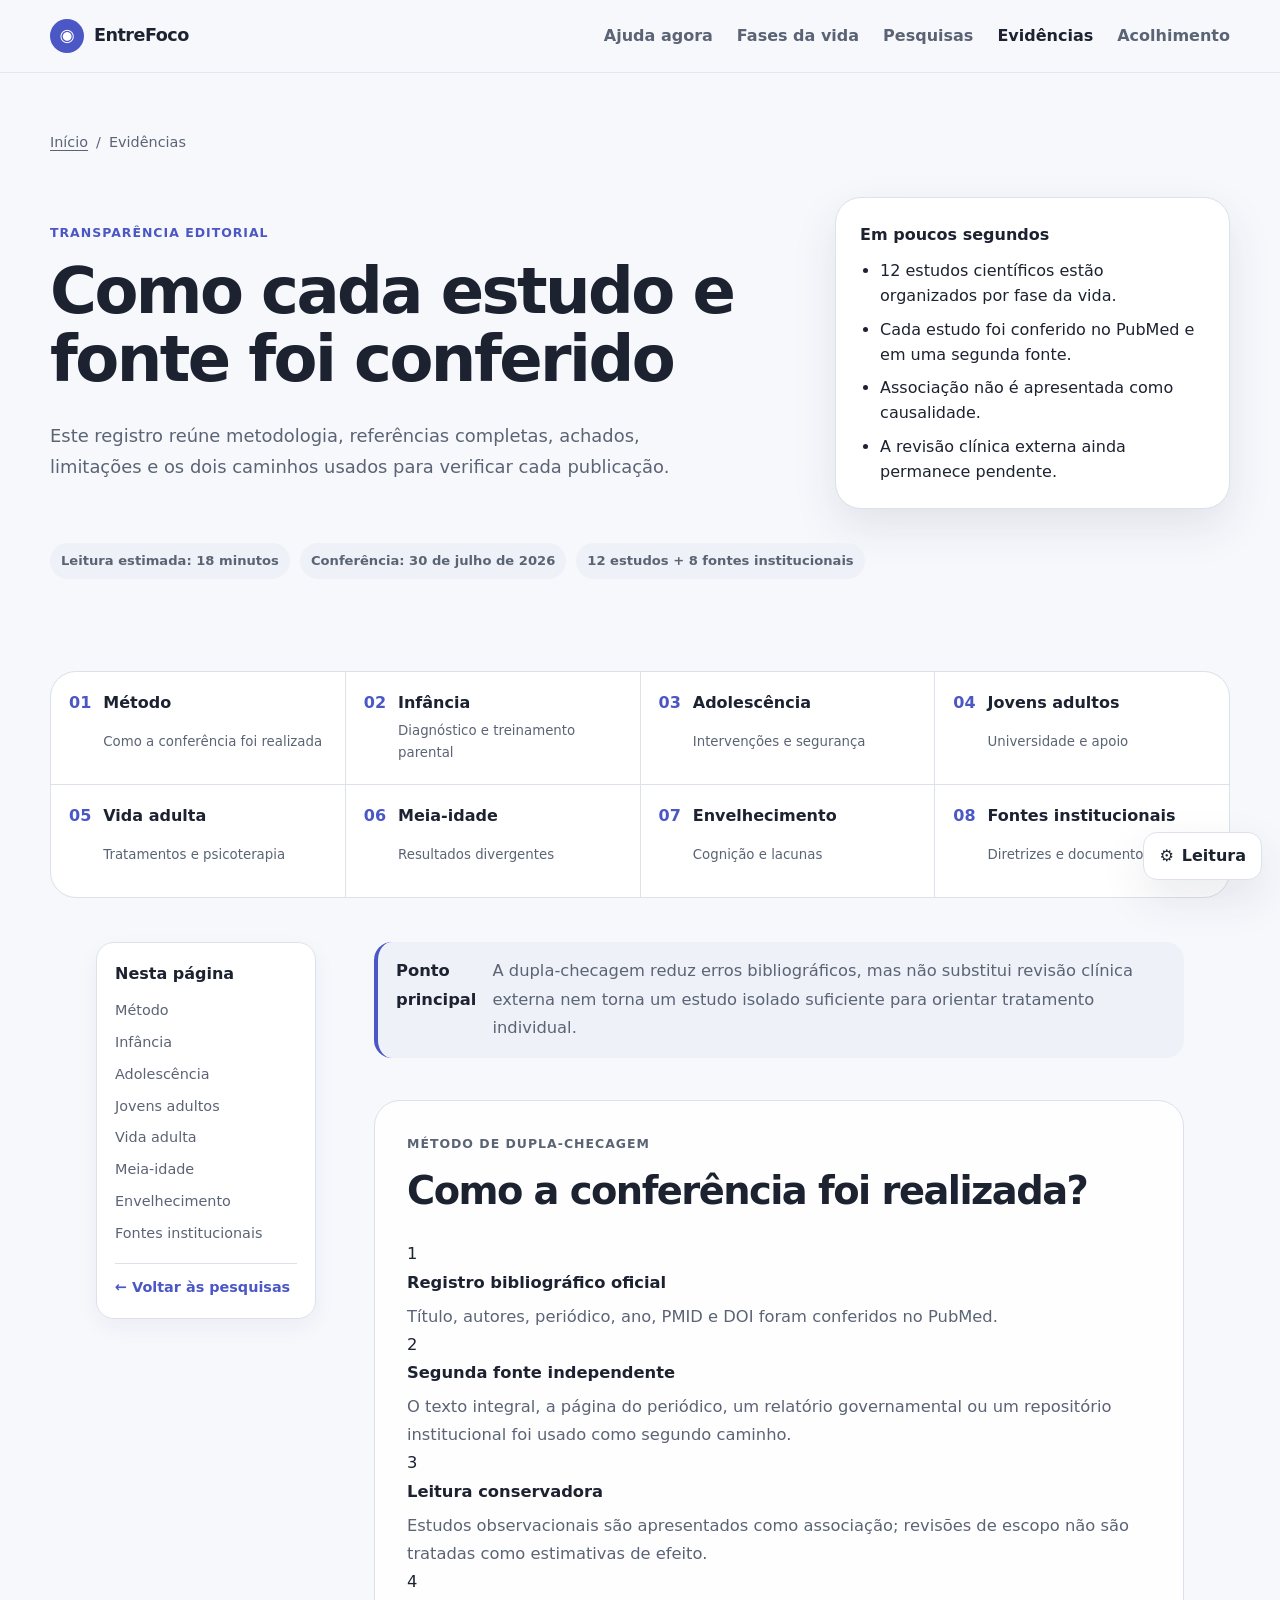
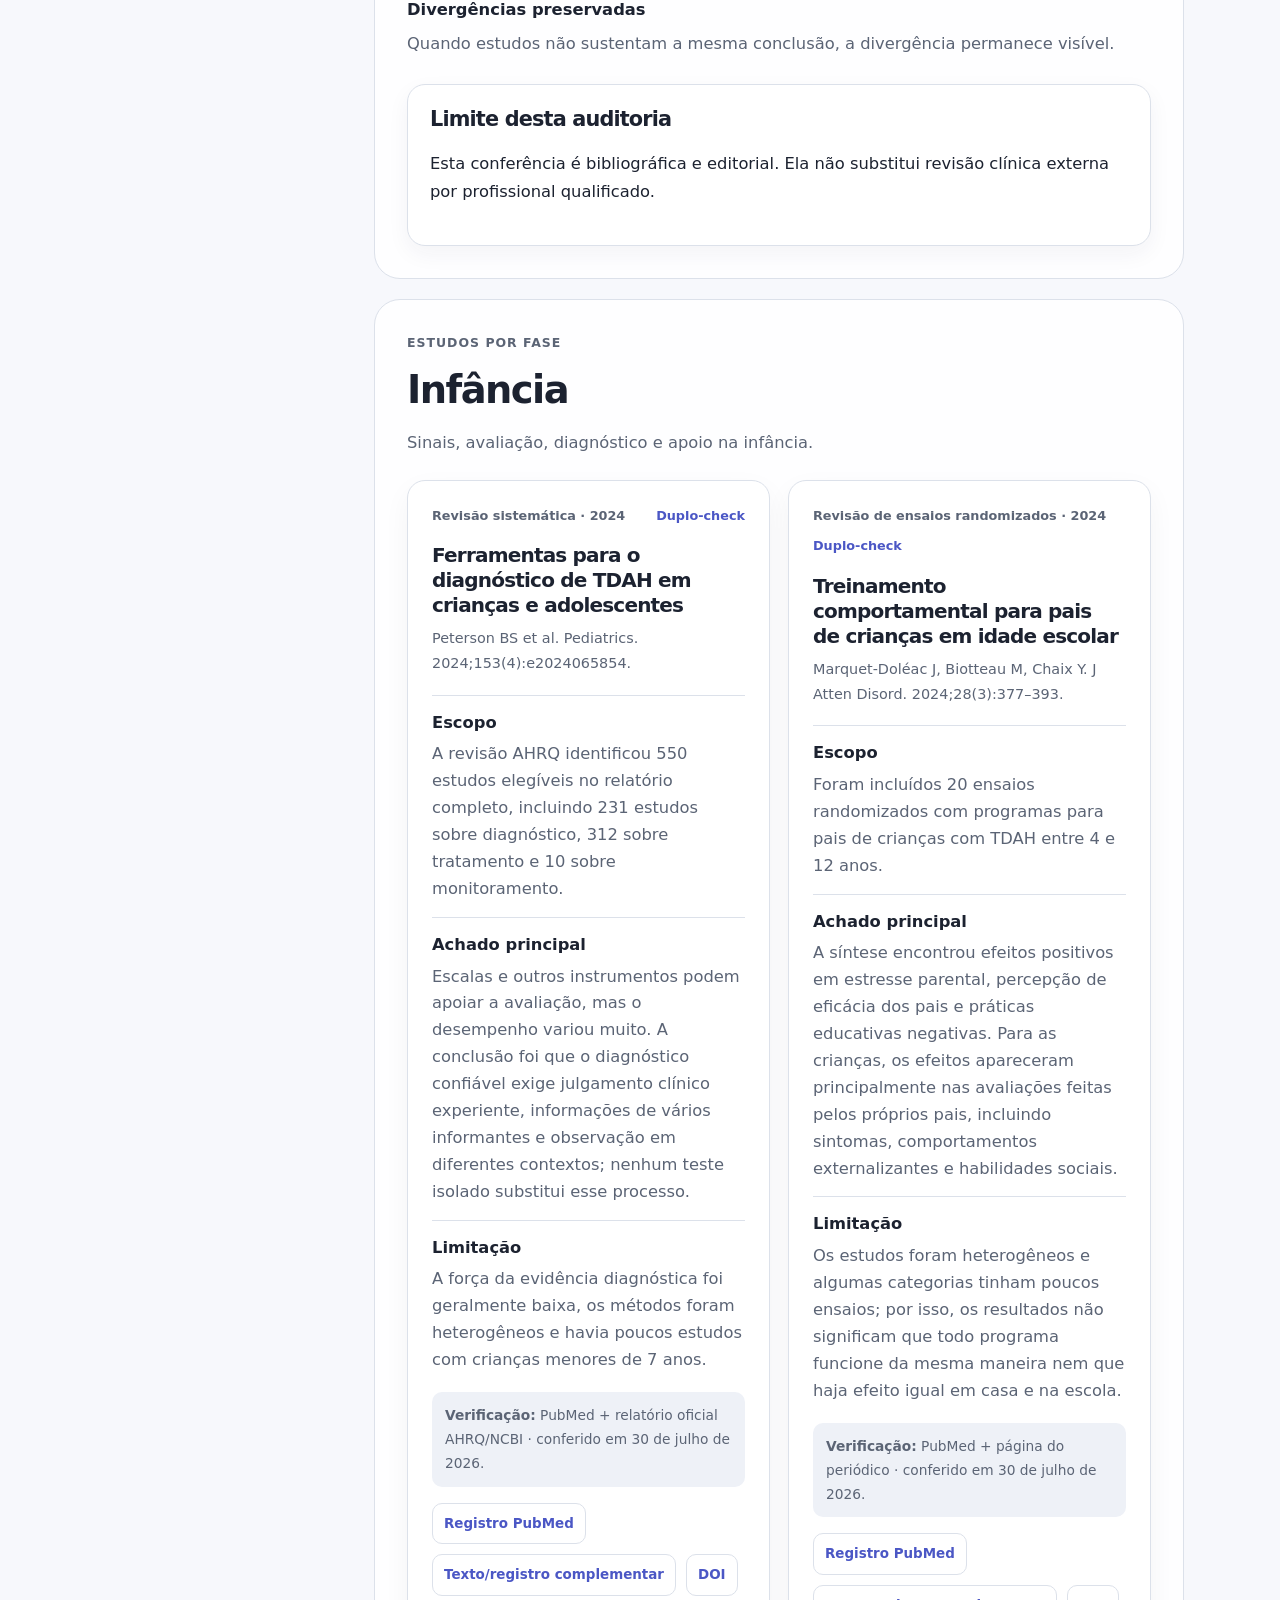
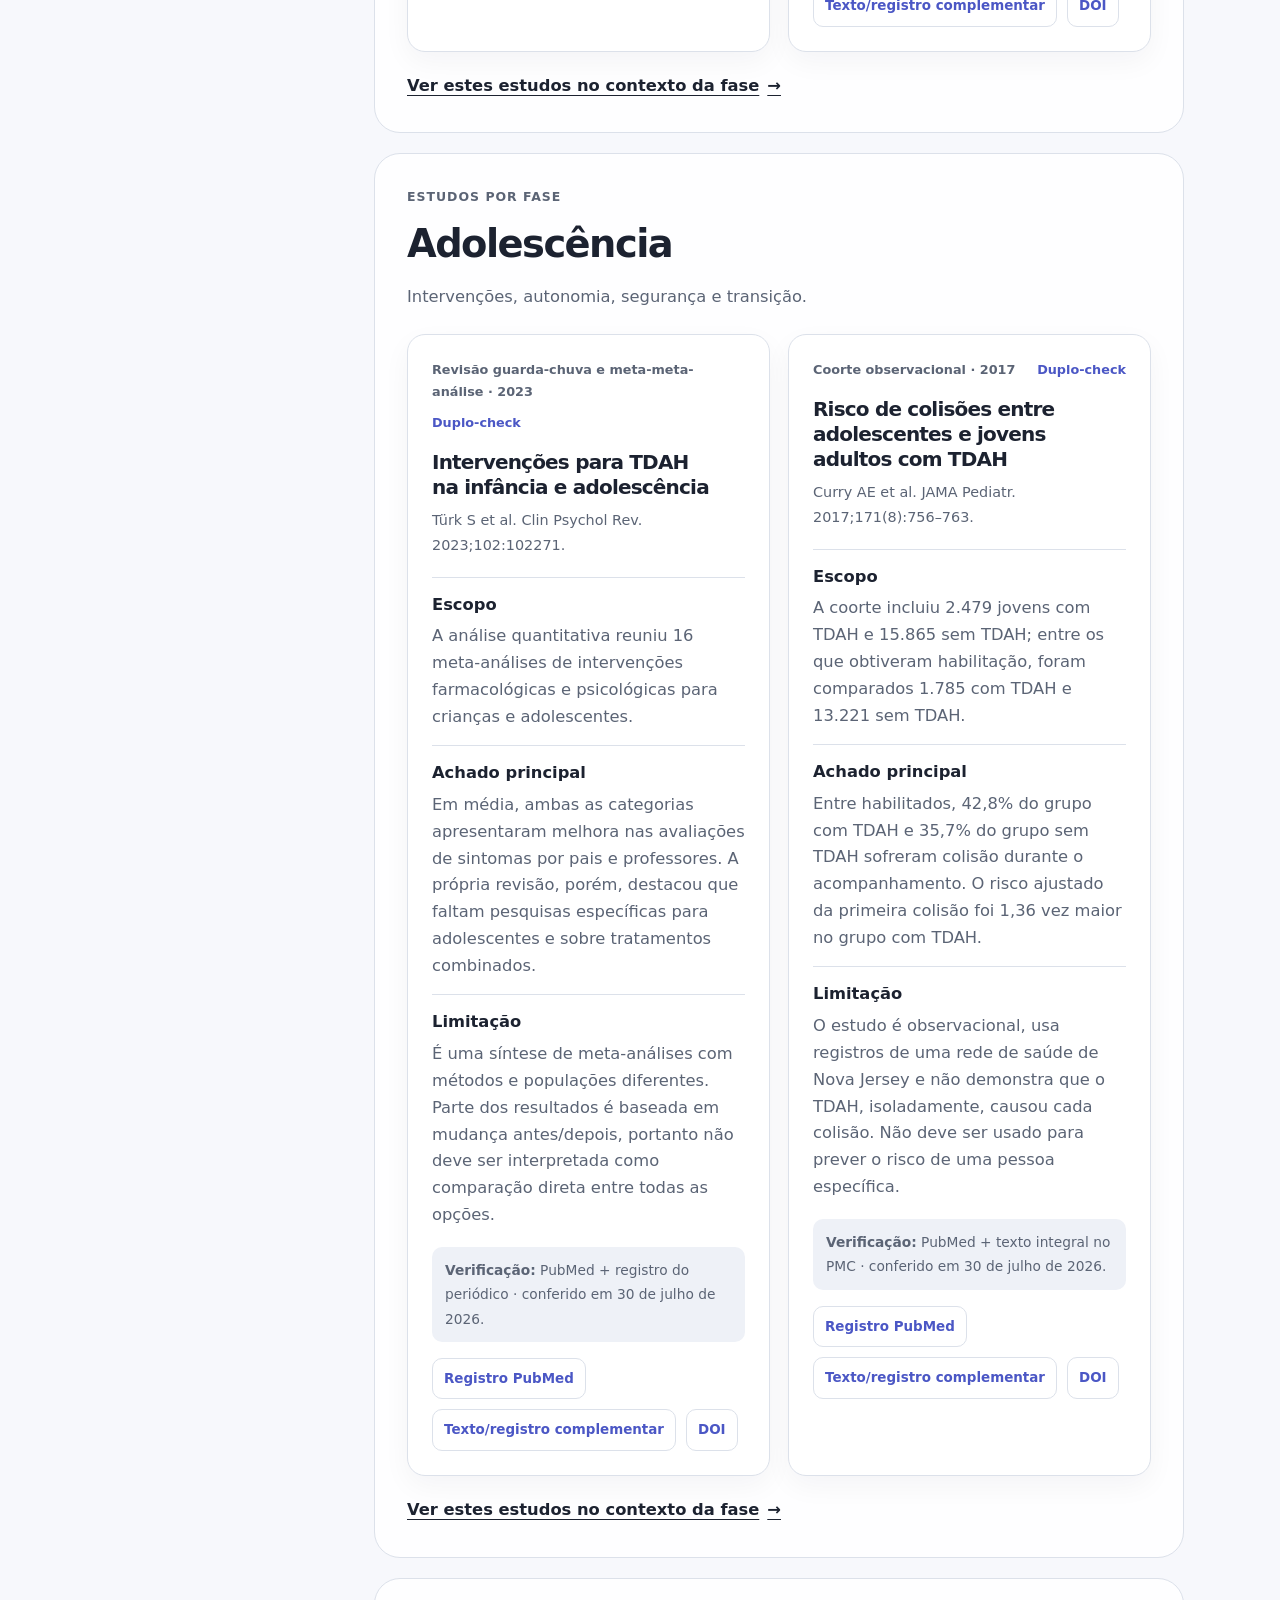
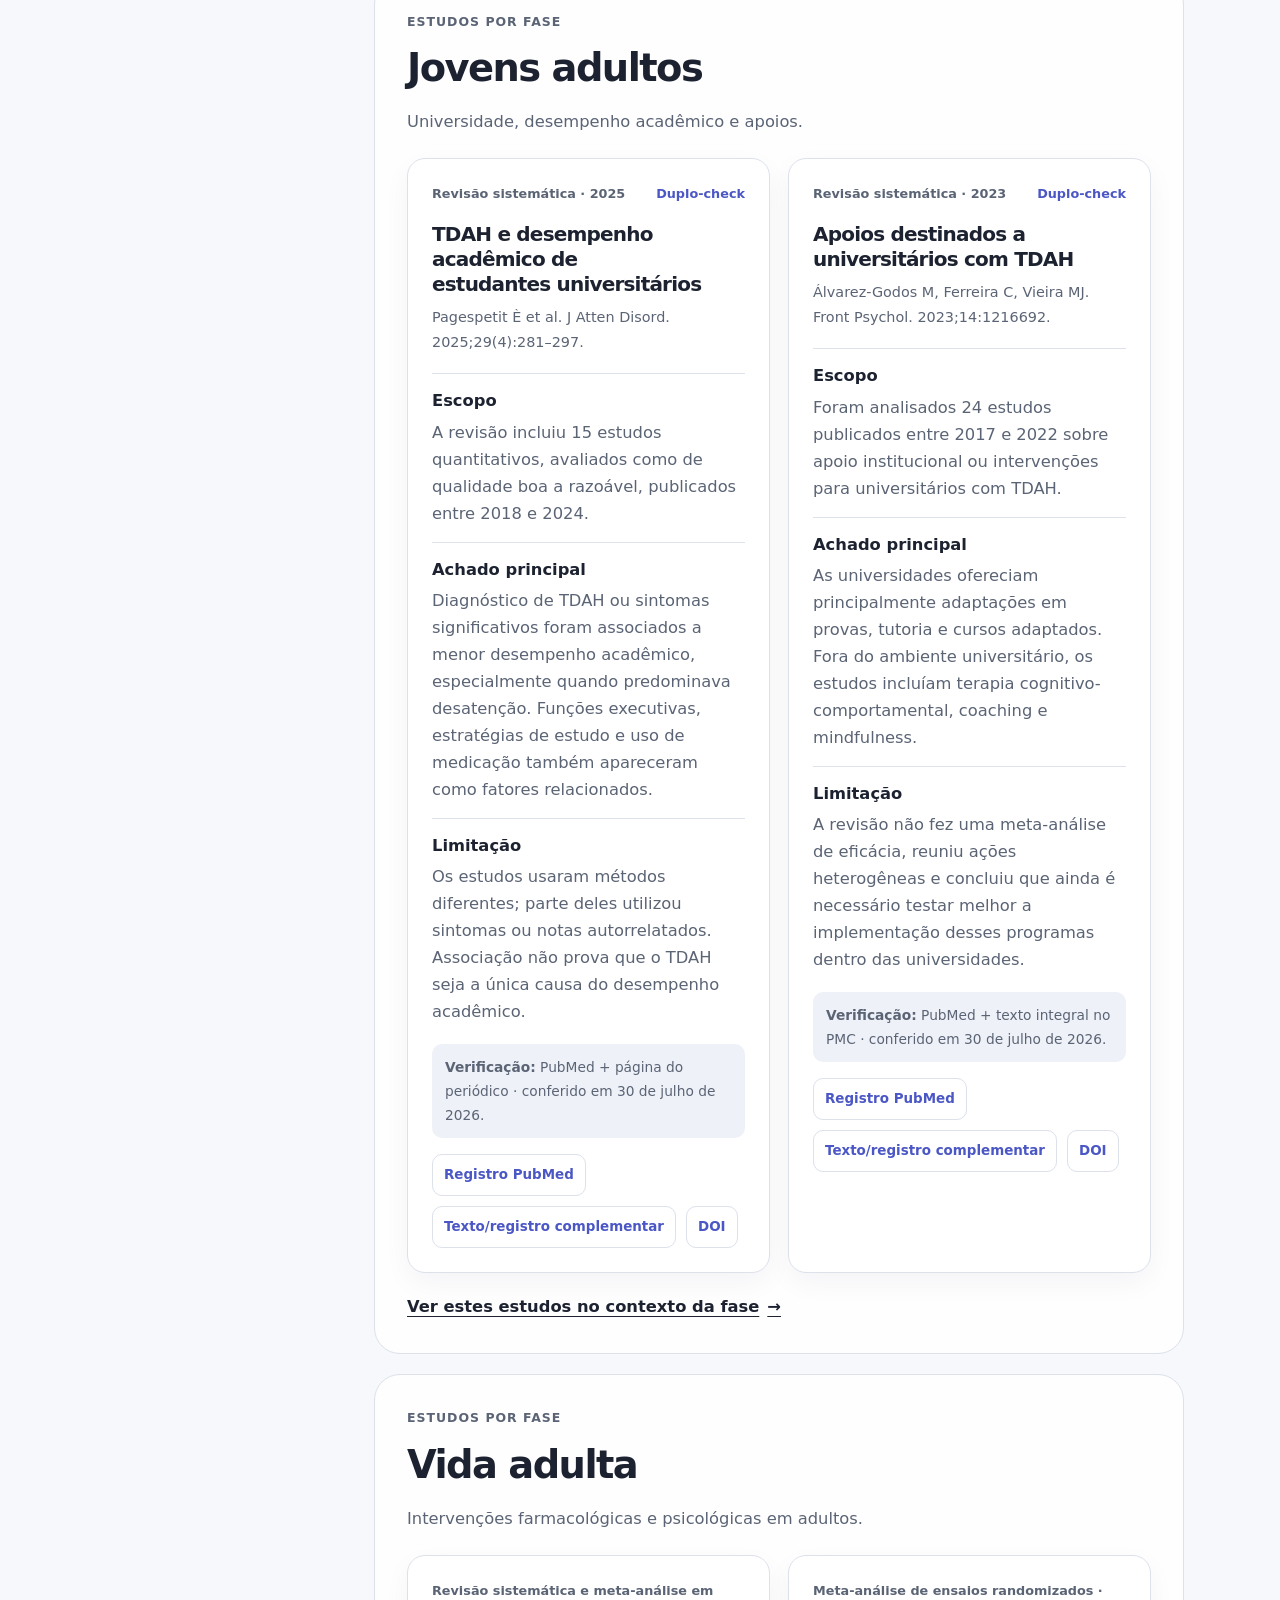
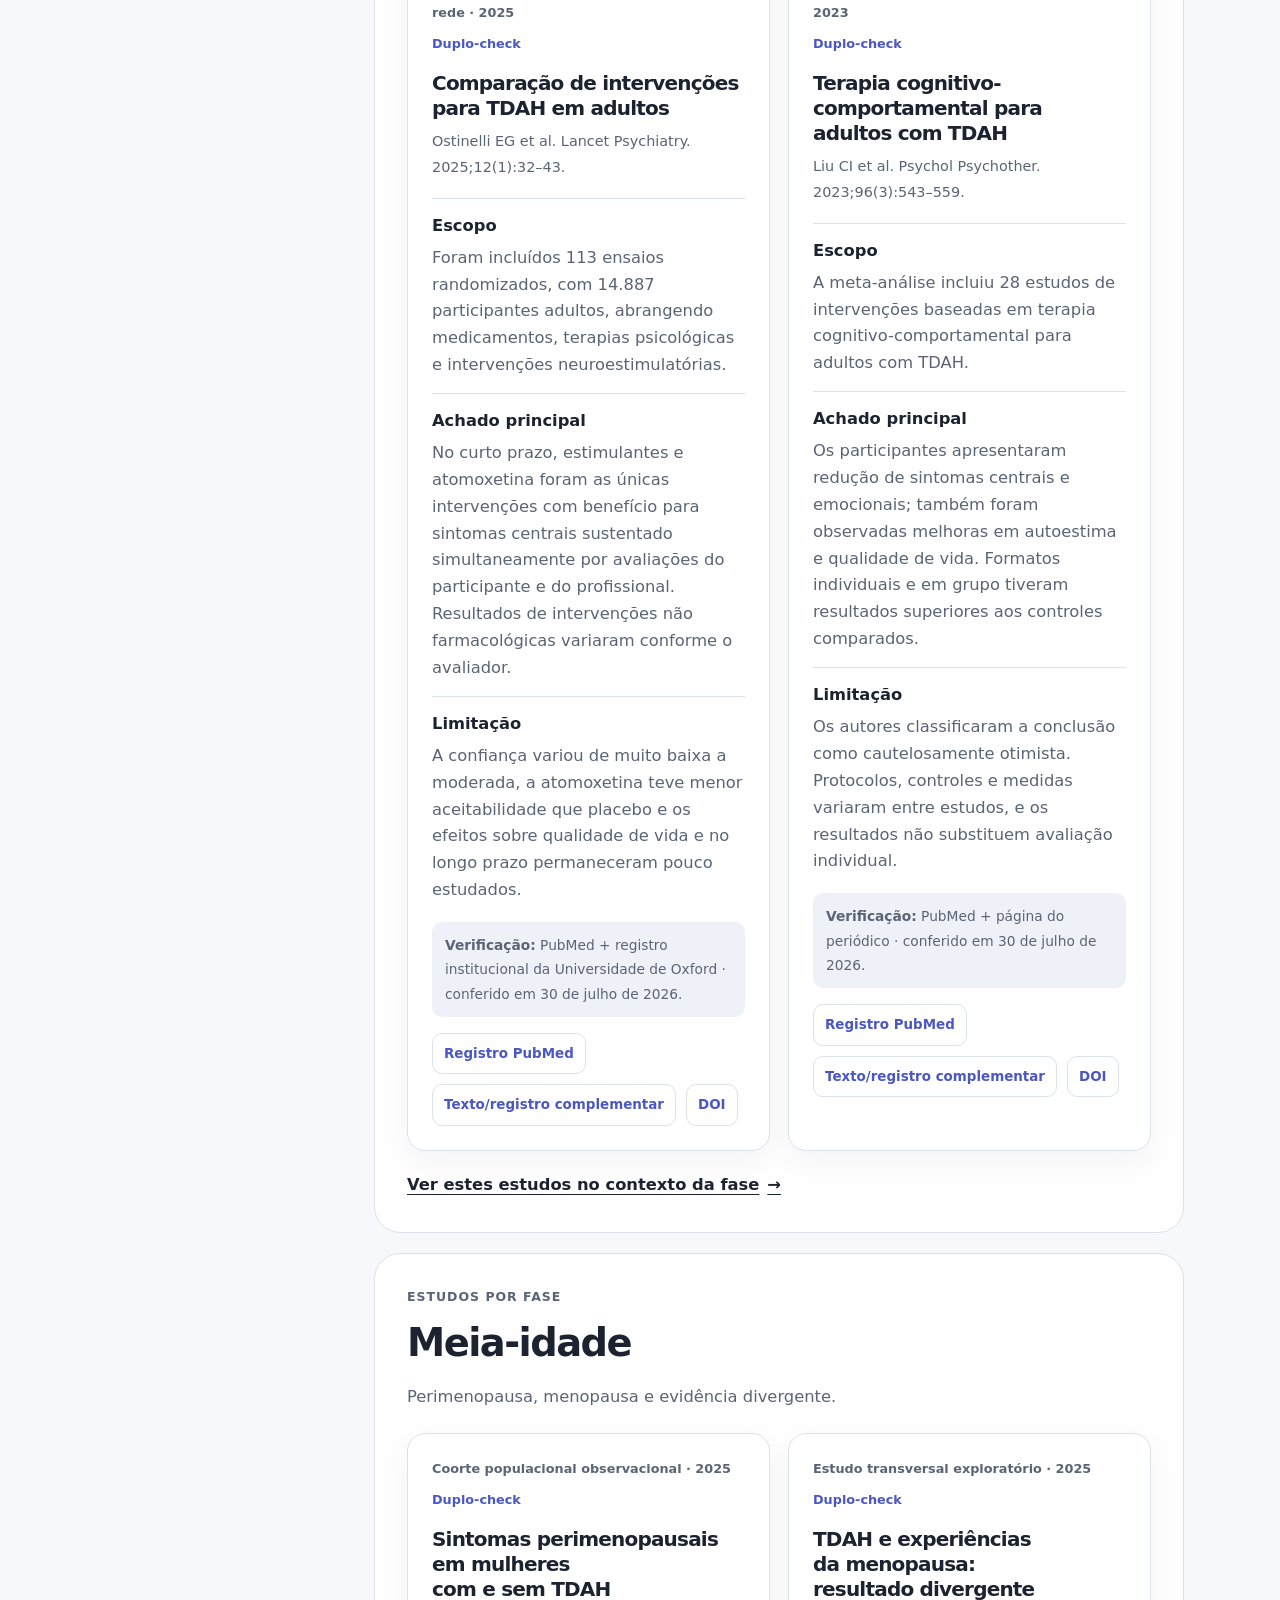
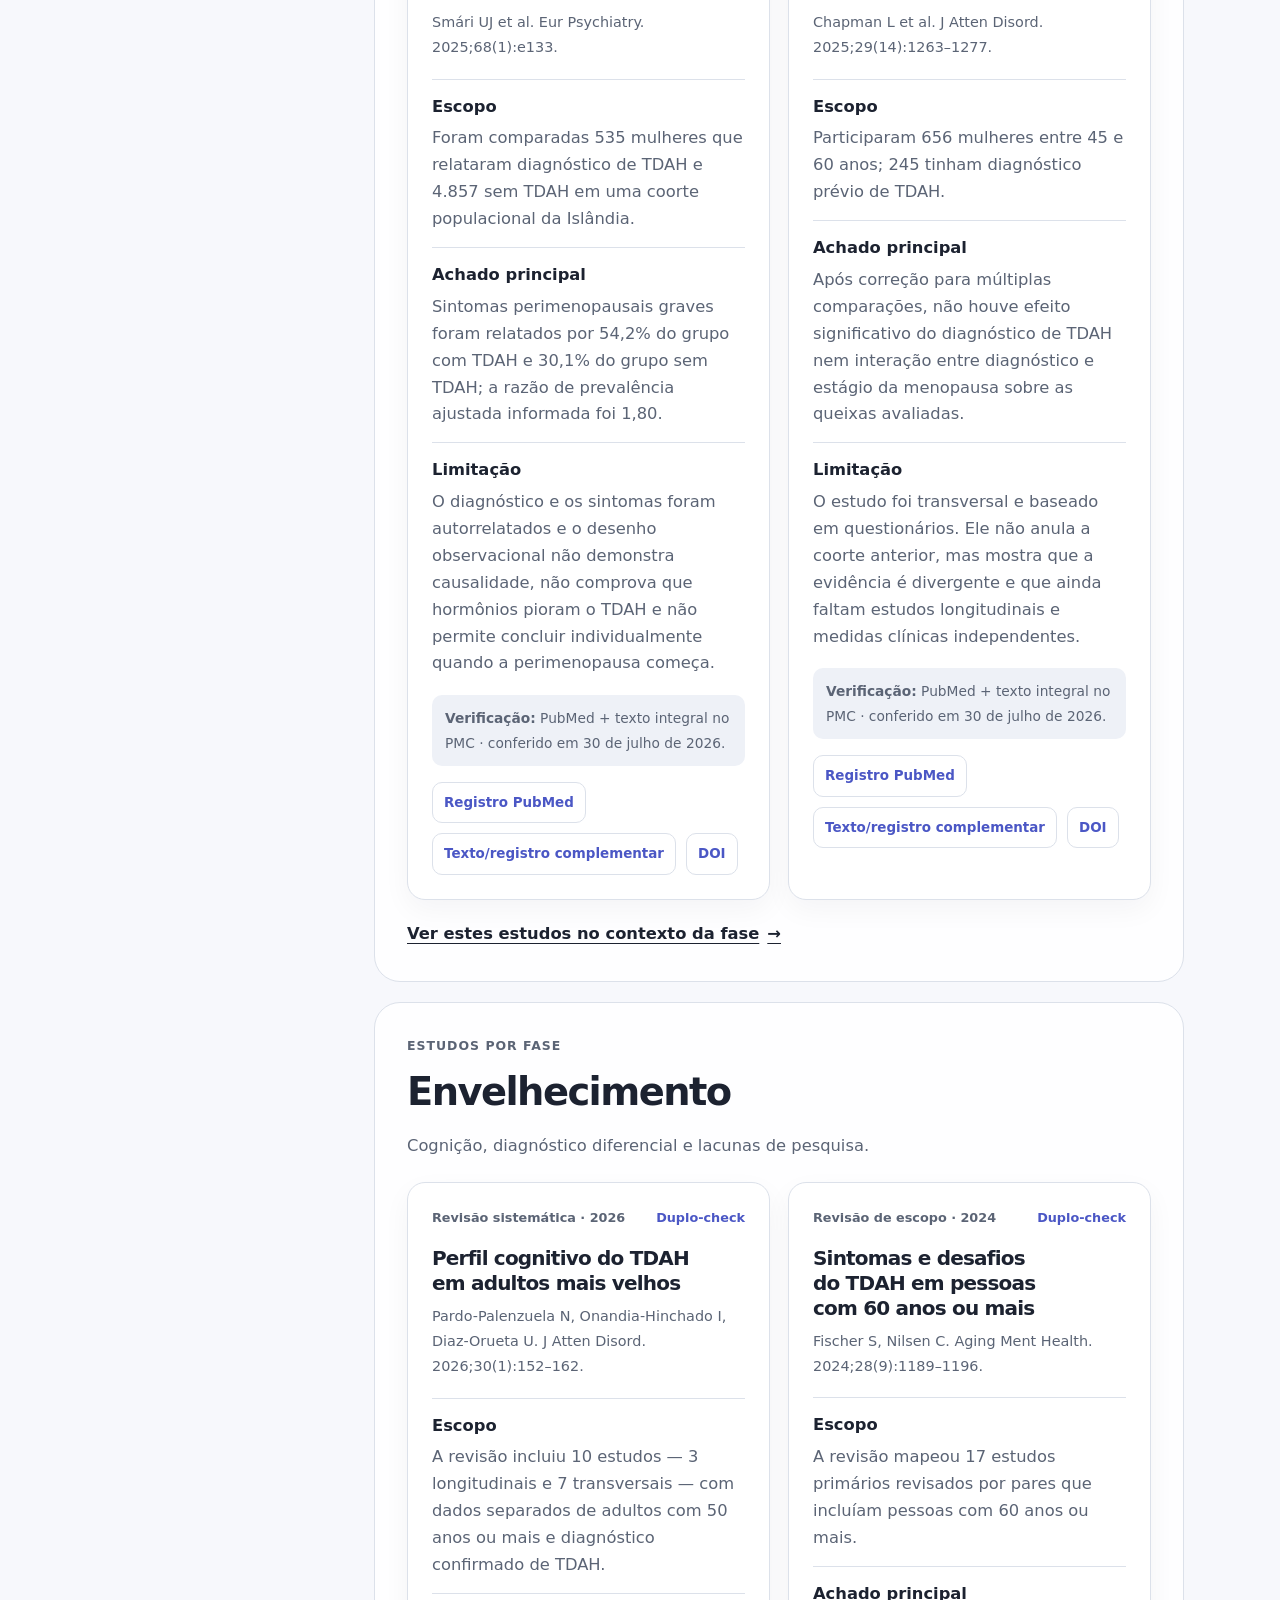
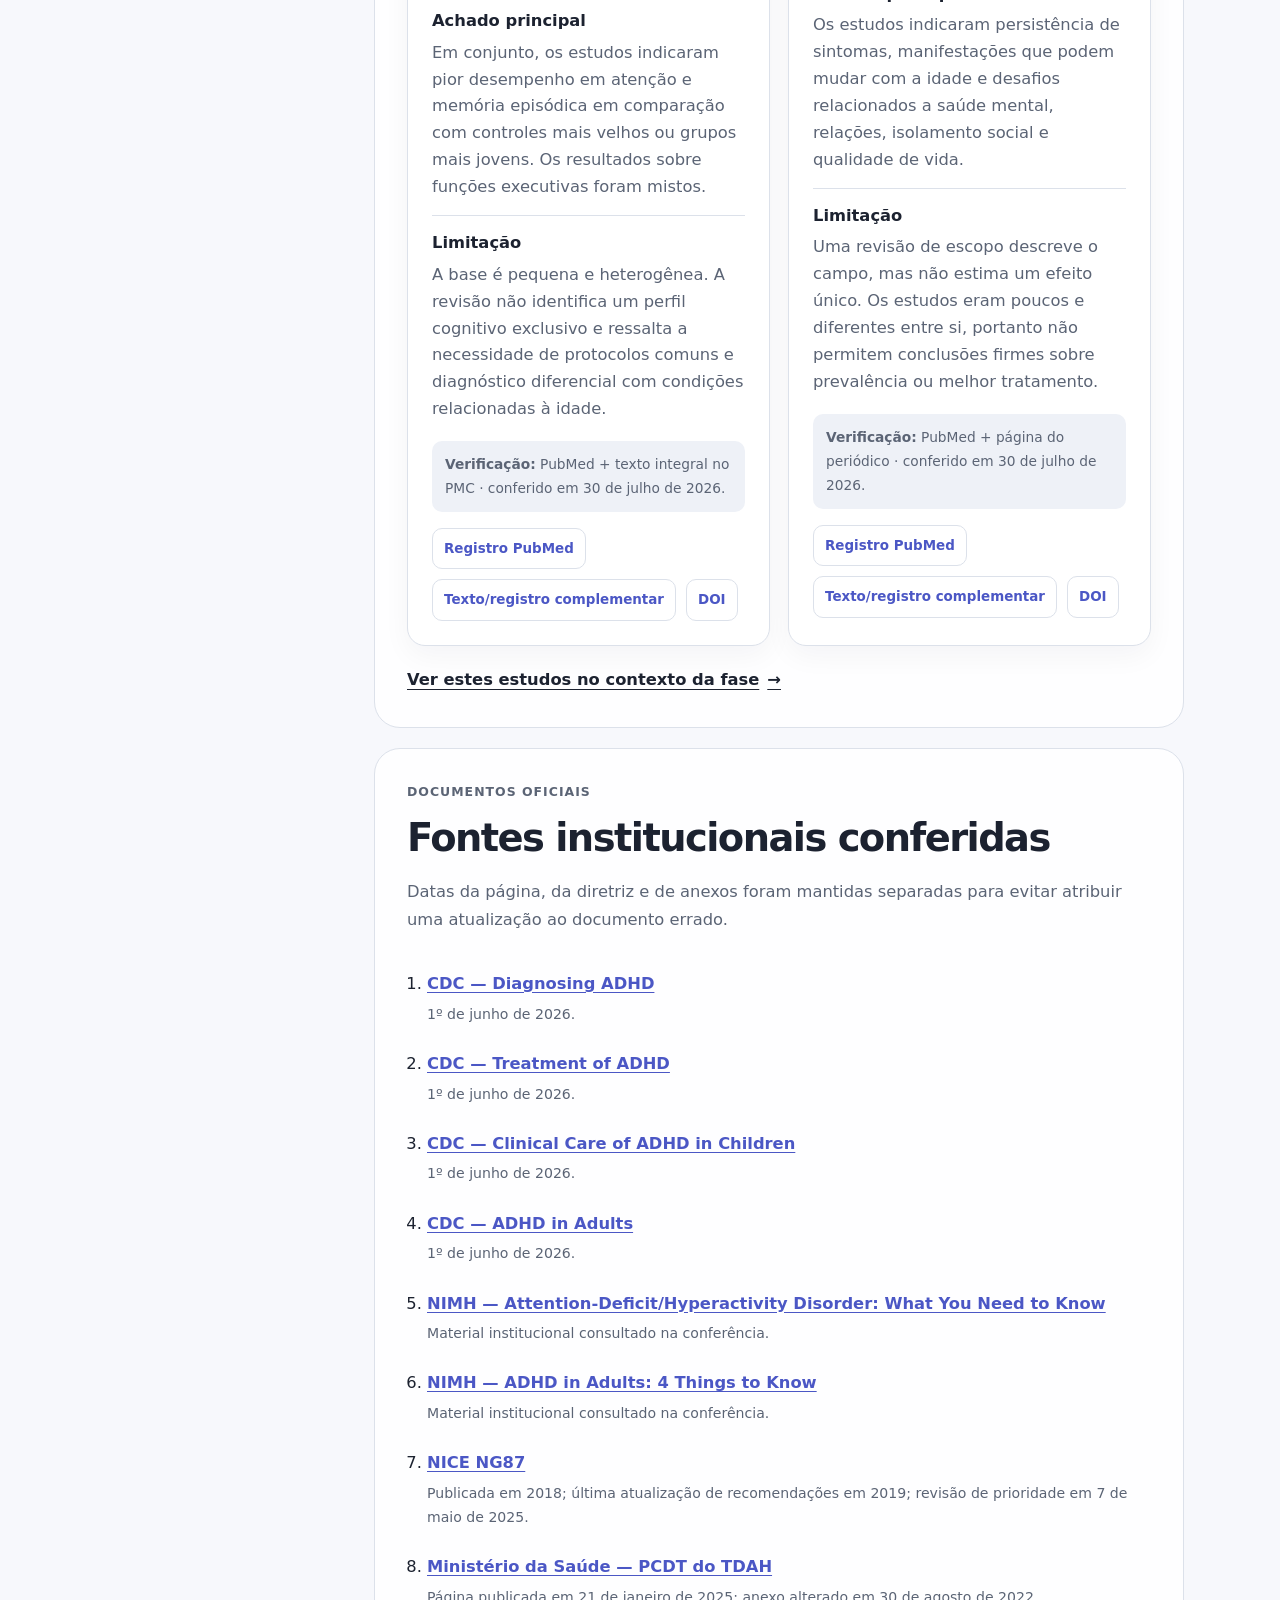
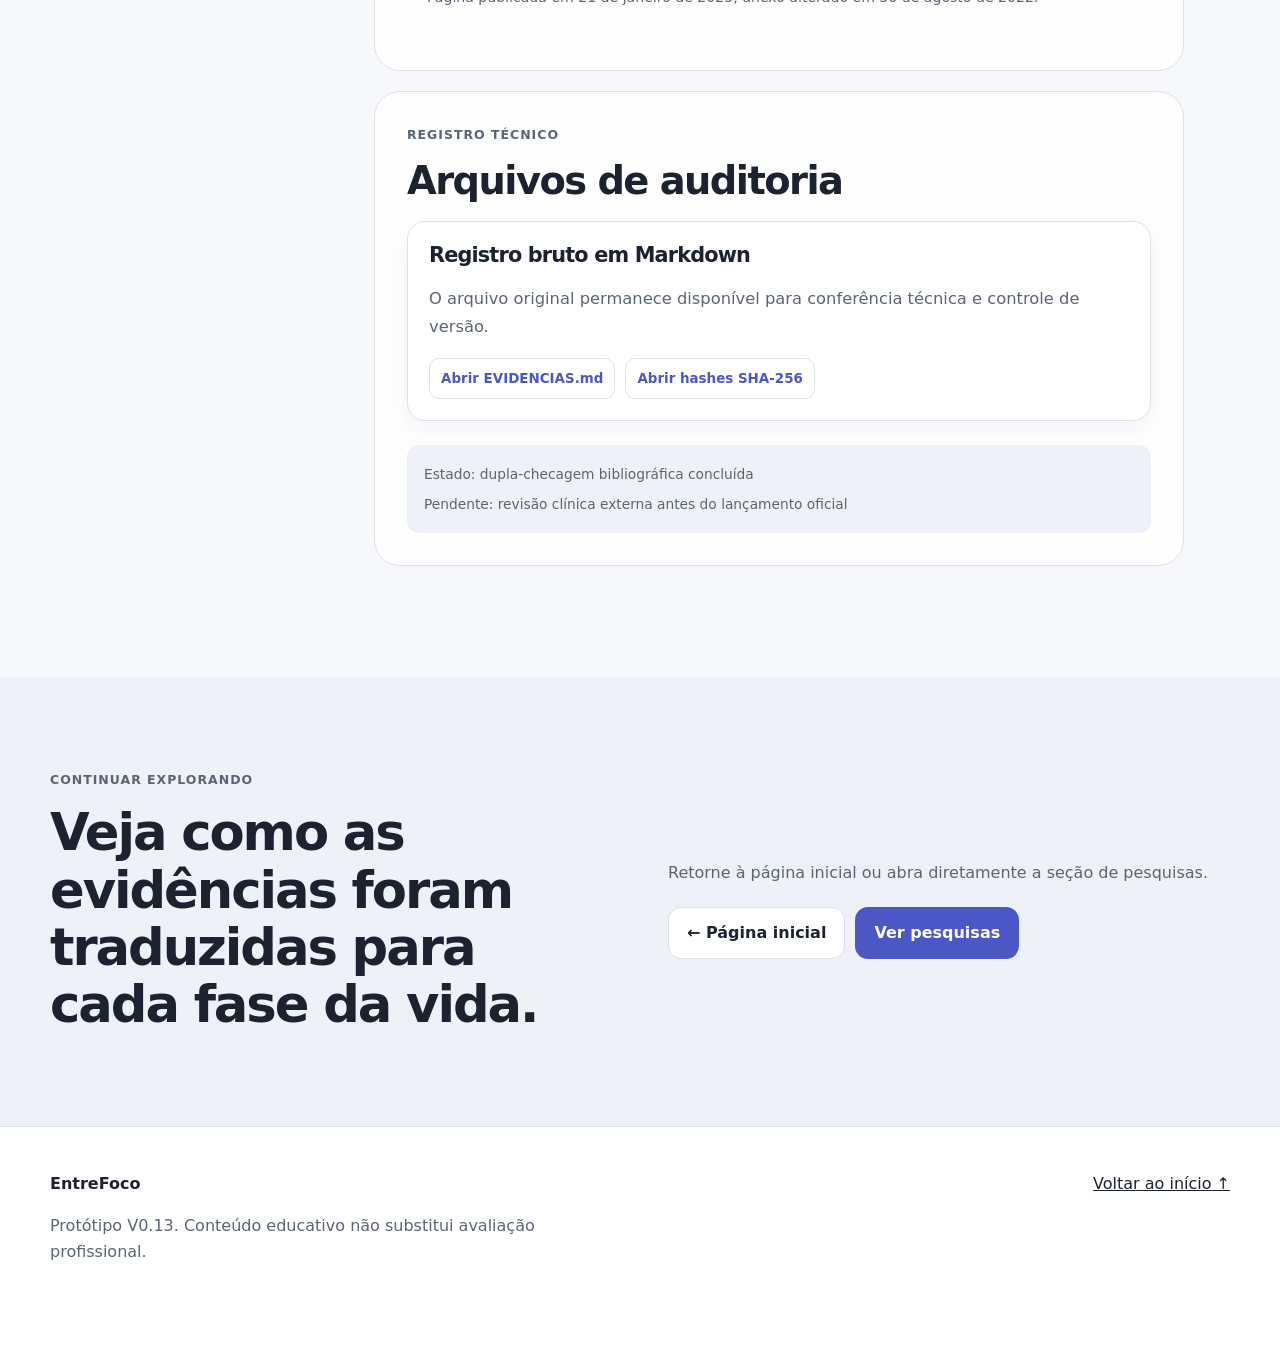
==== evidencias.html @ 5318e2b4 "Add files via upload feat: adiciona página navegável de evidências" ====
<!DOCTYPE html>
<html lang="pt-BR" data-version="0.13">
<head>
  <meta charset="utf-8">
  <meta name="viewport" content="width=device-width, initial-scale=1.0">
  <meta name="description" content="Metodologia, referências completas, limitações e registro de dupla-checagem dos estudos usados pelo EntreFoco.">
  <meta name="theme-color" content="#f7f8fc">
  <title>Registro de evidências — EntreFoco</title>
  <link rel="stylesheet" href="styles.css?v=0.13">
</head>
<body class="article-page evidence-page">
  <div id="topo" tabindex="-1" aria-label="Início da página"></div>
  <a class="skip-link" href="#conteudo">Pular para o conteúdo</a>
  <header class="site-header" data-focus-dim>
    <div class="container header-inner">
      <a class="brand" href="index.html" aria-label="EntreFoco — voltar à página inicial"><span class="brand-mark" aria-hidden="true">◉</span><span>EntreFoco</span></a>
      <nav class="main-nav" aria-label="Navegação principal"><a href="index.html#agora">Ajuda agora</a>
<a href="index.html#fases">Fases da vida</a>
<a href="index.html#pesquisas">Pesquisas</a>
<a href="evidencias.html" aria-current="page">Evidências</a>
<a href="index.html#acolhimento">Acolhimento</a></nav>
      <button class="icon-button" id="menuButton" type="button" aria-expanded="false" aria-controls="mobileMenu" aria-label="Abrir menu"><span aria-hidden="true">☰</span></button>
    </div>
    <nav class="mobile-menu" id="mobileMenu" aria-label="Navegação móvel" hidden><a href="index.html#agora">Ajuda agora</a>
<a href="index.html#fases">Fases da vida</a>
<a href="index.html#pesquisas">Pesquisas</a>
<a href="evidencias.html" aria-current="page">Evidências</a>
<a href="index.html#acolhimento">Acolhimento</a></nav>
  </header>

  <div class="focus-status" id="focusStatus" role="status" hidden><span id="focusStatusText">Modo foco ativo: registro em destaque.</span><button id="exitFocus" type="button">Sair do foco</button></div>
  <div class="reading-tools">
    <button class="reading-tools-toggle" type="button" id="readingToolsToggle" aria-expanded="false" aria-controls="readingToolsPanel"><span aria-hidden="true">⚙</span><span>Leitura</span></button>
    <aside class="reading-tools-panel" id="readingToolsPanel" aria-label="Ferramentas de leitura" hidden>
      <div class="tools-heading"><strong>Ferramentas de leitura</strong><button class="panel-close" type="button" id="closeReadingTools" aria-label="Fechar ferramentas de leitura">×</button></div>
      <button type="button" id="focusToggle" aria-pressed="false">Modo foco</button>
      <p class="tool-hint" id="focusHint">Destaca o registro e reduz os elementos ao redor.</p>
      <div class="tool-group" role="group" aria-label="Tamanho do texto"><button type="button" id="fontDecrease" aria-label="Diminuir tamanho do texto">A−</button><output id="fontScaleStatus" aria-live="polite">100%</output><button type="button" id="fontIncrease" aria-label="Aumentar tamanho do texto">A+</button></div>
      <button type="button" id="themeToggle" aria-pressed="false">Tema escuro</button>
      <button type="button" id="resetReading">Restaurar padrão</button>
    </aside>
  </div>

  <main id="conteudo">
    <section class="article-hero section-shell" data-focus-dim aria-labelledby="pageTitle">
      <div class="container">
        <nav class="breadcrumb" aria-label="Caminho da página"><a href="index.html">Início</a><span aria-hidden="true">/</span><span aria-current="page">Evidências</span></nav>
        <div class="article-hero-grid">
          <div>
            <p class="eyebrow">Transparência editorial</p>
            <h1 id="pageTitle">Como cada estudo e fonte foi conferido</h1>
            <p class="hero-summary">Este registro reúne metodologia, referências completas, achados, limitações e os dois caminhos usados para verificar cada publicação.</p>
          </div>
          <aside class="article-summary-card" aria-label="Resumo desta página">
            <strong>Em poucos segundos</strong>
            <ul>
              <li>12 estudos científicos estão organizados por fase da vida.</li>
              <li>Cada estudo foi conferido no PubMed e em uma segunda fonte.</li>
              <li>Associação não é apresentada como causalidade.</li>
              <li>A revisão clínica externa ainda permanece pendente.</li>
            </ul>
          </aside>
        </div>
        <div class="article-meta" aria-label="Informações editoriais"><span>Leitura estimada: 18 minutos</span><span>Conferência: 30 de julho de 2026</span><span>12 estudos + 8 fontes institucionais</span></div>
      </div>
    </section>

    <section class="article-jump-section" data-focus-dim aria-labelledby="jumpTitle"><div class="container"><h2 class="sr-only" id="jumpTitle">Ir diretamente a uma parte da página</h2><nav class="article-jump-grid evidence-jump-grid" aria-label="Nesta página"><a href="#metodo"><span>01</span><strong>Método</strong><small>Como a conferência foi realizada</small></a><a href="#infancia"><span>02</span><strong>Infância</strong><small>Diagnóstico e treinamento parental</small></a><a href="#adolescencia"><span>03</span><strong>Adolescência</strong><small>Intervenções e segurança</small></a><a href="#jovens-adultos"><span>04</span><strong>Jovens adultos</strong><small>Universidade e apoio</small></a><a href="#vida-adulta"><span>05</span><strong>Vida adulta</strong><small>Tratamentos e psicoterapia</small></a><a href="#meia-idade"><span>06</span><strong>Meia-idade</strong><small>Resultados divergentes</small></a><a href="#envelhecimento"><span>07</span><strong>Envelhecimento</strong><small>Cognição e lacunas</small></a><a href="#institucionais"><span>08</span><strong>Fontes institucionais</strong><small>Diretrizes e documentos oficiais</small></a></nav></div></section>

    <div class="container article-layout">
      <aside class="article-toc" data-focus-dim aria-label="Sumário do registro"><strong>Nesta página</strong><a href="#metodo">Método</a><a href="#infancia">Infância</a><a href="#adolescencia">Adolescência</a><a href="#jovens-adultos">Jovens adultos</a><a href="#vida-adulta">Vida adulta</a><a href="#meia-idade">Meia-idade</a><a href="#envelhecimento">Envelhecimento</a><a href="#institucionais">Fontes institucionais</a><a class="back-link" href="index.html#pesquisas">← Voltar às pesquisas</a></aside>
      <article class="article-content" data-focus-content tabindex="-1">
        <div class="notice article-notice" role="note"><strong>Ponto principal</strong><span>A dupla-checagem reduz erros bibliográficos, mas não substitui revisão clínica externa nem torna um estudo isolado suficiente para orientar tratamento individual.</span></div>

        <section class="content-section" id="metodo">
          <p class="eyebrow">Método de dupla-checagem</p>
          <h2>Como a conferência foi realizada?</h2>
          <div class="process-list">
            <div><span>1</span><div><strong>Registro bibliográfico oficial</strong><p>Título, autores, periódico, ano, PMID e DOI foram conferidos no PubMed.</p></div></div>
            <div><span>2</span><div><strong>Segunda fonte independente</strong><p>O texto integral, a página do periódico, um relatório governamental ou um repositório institucional foi usado como segundo caminho.</p></div></div>
            <div><span>3</span><div><strong>Leitura conservadora</strong><p>Estudos observacionais são apresentados como associação; revisões de escopo não são tratadas como estimativas de efeito.</p></div></div>
            <div><span>4</span><div><strong>Divergências preservadas</strong><p>Quando estudos não sustentam a mesma conclusão, a divergência permanece visível.</p></div></div>
          </div>
          <div class="criteria-box"><h3>Limite desta auditoria</h3><p>Esta conferência é bibliográfica e editorial. Ela não substitui revisão clínica externa por profissional qualificado.</p></div>
        </section>

        
<section class="content-section studies-section" id="infancia">
  <p class="eyebrow">Estudos por fase</p>
  <h2>Infância</h2>
  <p>Sinais, avaliação, diagnóstico e apoio na infância.</p>
  <div class="study-grid"><article class="study-card">
<div class="study-meta"><span>Revisão sistemática · 2024</span><span class="verification-badge">Duplo-check</span></div>
<h3>Ferramentas para o diagnóstico de TDAH em crianças e adolescentes</h3>
<p class="study-citation">Peterson BS et al. Pediatrics. 2024;153(4):e2024065854.</p>
<dl class="study-facts">
<div><dt>Escopo</dt><dd>A revisão AHRQ identificou 550 estudos elegíveis no relatório completo, incluindo 231 estudos sobre diagnóstico, 312 sobre tratamento e 10 sobre monitoramento.</dd></div>
<div><dt>Achado principal</dt><dd>Escalas e outros instrumentos podem apoiar a avaliação, mas o desempenho variou muito. A conclusão foi que o diagnóstico confiável exige julgamento clínico experiente, informações de vários informantes e observação em diferentes contextos; nenhum teste isolado substitui esse processo.</dd></div>
<div><dt>Limitação</dt><dd>A força da evidência diagnóstica foi geralmente baixa, os métodos foram heterogêneos e havia poucos estudos com crianças menores de 7 anos.</dd></div>
</dl>
<p class="study-check"><strong>Verificação:</strong> PubMed + relatório oficial AHRQ/NCBI · conferido em 30 de julho de 2026.</p>
<div class="study-links">
<a href="https://pubmed.ncbi.nlm.nih.gov/38523599/" rel="noopener noreferrer" target="_blank">Registro PubMed</a>
<a href="https://www.ncbi.nlm.nih.gov/books/NBK602989/" rel="noopener noreferrer" target="_blank">Texto/registro complementar</a>
<a href="https://doi.org/10.1542/peds.2024-065854" rel="noopener noreferrer" target="_blank">DOI</a>
</div>
</article><article class="study-card">
<div class="study-meta"><span>Revisão de ensaios randomizados · 2024</span><span class="verification-badge">Duplo-check</span></div>
<h3>Treinamento comportamental para pais de crianças em idade escolar</h3>
<p class="study-citation">Marquet-Doléac J, Biotteau M, Chaix Y. J Atten Disord. 2024;28(3):377–393.</p>
<dl class="study-facts">
<div><dt>Escopo</dt><dd>Foram incluídos 20 ensaios randomizados com programas para pais de crianças com TDAH entre 4 e 12 anos.</dd></div>
<div><dt>Achado principal</dt><dd>A síntese encontrou efeitos positivos em estresse parental, percepção de eficácia dos pais e práticas educativas negativas. Para as crianças, os efeitos apareceram principalmente nas avaliações feitas pelos próprios pais, incluindo sintomas, comportamentos externalizantes e habilidades sociais.</dd></div>
<div><dt>Limitação</dt><dd>Os estudos foram heterogêneos e algumas categorias tinham poucos ensaios; por isso, os resultados não significam que todo programa funcione da mesma maneira nem que haja efeito igual em casa e na escola.</dd></div>
</dl>
<p class="study-check"><strong>Verificação:</strong> PubMed + página do periódico · conferido em 30 de julho de 2026.</p>
<div class="study-links">
<a href="https://pubmed.ncbi.nlm.nih.gov/38083879/" rel="noopener noreferrer" target="_blank">Registro PubMed</a>
<a href="https://journals.sagepub.com/doi/10.1177/10870547231211595" rel="noopener noreferrer" target="_blank">Texto/registro complementar</a>
<a href="https://doi.org/10.1177/10870547231211595" rel="noopener noreferrer" target="_blank">DOI</a>
</div>
</article></div>
  <a class="text-link" href="fases/infancia.html#estudos">Ver estes estudos no contexto da fase <span aria-hidden="true">→</span></a>
</section>

<section class="content-section studies-section" id="adolescencia">
  <p class="eyebrow">Estudos por fase</p>
  <h2>Adolescência</h2>
  <p>Intervenções, autonomia, segurança e transição.</p>
  <div class="study-grid"><article class="study-card">
<div class="study-meta"><span>Revisão guarda-chuva e meta-meta-análise · 2023</span><span class="verification-badge">Duplo-check</span></div>
<h3>Intervenções para TDAH na infância e adolescência</h3>
<p class="study-citation">Türk S et al. Clin Psychol Rev. 2023;102:102271.</p>
<dl class="study-facts">
<div><dt>Escopo</dt><dd>A análise quantitativa reuniu 16 meta-análises de intervenções farmacológicas e psicológicas para crianças e adolescentes.</dd></div>
<div><dt>Achado principal</dt><dd>Em média, ambas as categorias apresentaram melhora nas avaliações de sintomas por pais e professores. A própria revisão, porém, destacou que faltam pesquisas específicas para adolescentes e sobre tratamentos combinados.</dd></div>
<div><dt>Limitação</dt><dd>É uma síntese de meta-análises com métodos e populações diferentes. Parte dos resultados é baseada em mudança antes/depois, portanto não deve ser interpretada como comparação direta entre todas as opções.</dd></div>
</dl>
<p class="study-check"><strong>Verificação:</strong> PubMed + registro do periódico · conferido em 30 de julho de 2026.</p>
<div class="study-links">
<a href="https://pubmed.ncbi.nlm.nih.gov/37030086/" rel="noopener noreferrer" target="_blank">Registro PubMed</a>
<a href="https://www.sciencedirect.com/science/article/pii/S0272735823000296" rel="noopener noreferrer" target="_blank">Texto/registro complementar</a>
<a href="https://doi.org/10.1016/j.cpr.2023.102271" rel="noopener noreferrer" target="_blank">DOI</a>
</div>
</article><article class="study-card">
<div class="study-meta"><span>Coorte observacional · 2017</span><span class="verification-badge">Duplo-check</span></div>
<h3>Risco de colisões entre adolescentes e jovens adultos com TDAH</h3>
<p class="study-citation">Curry AE et al. JAMA Pediatr. 2017;171(8):756–763.</p>
<dl class="study-facts">
<div><dt>Escopo</dt><dd>A coorte incluiu 2.479 jovens com TDAH e 15.865 sem TDAH; entre os que obtiveram habilitação, foram comparados 1.785 com TDAH e 13.221 sem TDAH.</dd></div>
<div><dt>Achado principal</dt><dd>Entre habilitados, 42,8% do grupo com TDAH e 35,7% do grupo sem TDAH sofreram colisão durante o acompanhamento. O risco ajustado da primeira colisão foi 1,36 vez maior no grupo com TDAH.</dd></div>
<div><dt>Limitação</dt><dd>O estudo é observacional, usa registros de uma rede de saúde de Nova Jersey e não demonstra que o TDAH, isoladamente, causou cada colisão. Não deve ser usado para prever o risco de uma pessoa específica.</dd></div>
</dl>
<p class="study-check"><strong>Verificação:</strong> PubMed + texto integral no PMC · conferido em 30 de julho de 2026.</p>
<div class="study-links">
<a href="https://pubmed.ncbi.nlm.nih.gov/28604931/" rel="noopener noreferrer" target="_blank">Registro PubMed</a>
<a href="https://pmc.ncbi.nlm.nih.gov/articles/PMC5710634/" rel="noopener noreferrer" target="_blank">Texto/registro complementar</a>
<a href="https://doi.org/10.1001/jamapediatrics.2017.0910" rel="noopener noreferrer" target="_blank">DOI</a>
</div>
</article></div>
  <a class="text-link" href="fases/adolescencia.html#estudos">Ver estes estudos no contexto da fase <span aria-hidden="true">→</span></a>
</section>

<section class="content-section studies-section" id="jovens-adultos">
  <p class="eyebrow">Estudos por fase</p>
  <h2>Jovens adultos</h2>
  <p>Universidade, desempenho acadêmico e apoios.</p>
  <div class="study-grid"><article class="study-card">
<div class="study-meta"><span>Revisão sistemática · 2025</span><span class="verification-badge">Duplo-check</span></div>
<h3>TDAH e desempenho acadêmico de estudantes universitários</h3>
<p class="study-citation">Pagespetit È et al. J Atten Disord. 2025;29(4):281–297.</p>
<dl class="study-facts">
<div><dt>Escopo</dt><dd>A revisão incluiu 15 estudos quantitativos, avaliados como de qualidade boa a razoável, publicados entre 2018 e 2024.</dd></div>
<div><dt>Achado principal</dt><dd>Diagnóstico de TDAH ou sintomas significativos foram associados a menor desempenho acadêmico, especialmente quando predominava desatenção. Funções executivas, estratégias de estudo e uso de medicação também apareceram como fatores relacionados.</dd></div>
<div><dt>Limitação</dt><dd>Os estudos usaram métodos diferentes; parte deles utilizou sintomas ou notas autorrelatados. Associação não prova que o TDAH seja a única causa do desempenho acadêmico.</dd></div>
</dl>
<p class="study-check"><strong>Verificação:</strong> PubMed + página do periódico · conferido em 30 de julho de 2026.</p>
<div class="study-links">
<a href="https://pubmed.ncbi.nlm.nih.gov/39668738/" rel="noopener noreferrer" target="_blank">Registro PubMed</a>
<a href="https://journals.sagepub.com/doi/10.1177/10870547241306554" rel="noopener noreferrer" target="_blank">Texto/registro complementar</a>
<a href="https://doi.org/10.1177/10870547241306554" rel="noopener noreferrer" target="_blank">DOI</a>
</div>
</article><article class="study-card">
<div class="study-meta"><span>Revisão sistemática · 2023</span><span class="verification-badge">Duplo-check</span></div>
<h3>Apoios destinados a universitários com TDAH</h3>
<p class="study-citation">Álvarez-Godos M, Ferreira C, Vieira MJ. Front Psychol. 2023;14:1216692.</p>
<dl class="study-facts">
<div><dt>Escopo</dt><dd>Foram analisados 24 estudos publicados entre 2017 e 2022 sobre apoio institucional ou intervenções para universitários com TDAH.</dd></div>
<div><dt>Achado principal</dt><dd>As universidades ofereciam principalmente adaptações em provas, tutoria e cursos adaptados. Fora do ambiente universitário, os estudos incluíam terapia cognitivo-comportamental, coaching e mindfulness.</dd></div>
<div><dt>Limitação</dt><dd>A revisão não fez uma meta-análise de eficácia, reuniu ações heterogêneas e concluiu que ainda é necessário testar melhor a implementação desses programas dentro das universidades.</dd></div>
</dl>
<p class="study-check"><strong>Verificação:</strong> PubMed + texto integral no PMC · conferido em 30 de julho de 2026.</p>
<div class="study-links">
<a href="https://pubmed.ncbi.nlm.nih.gov/37484095/" rel="noopener noreferrer" target="_blank">Registro PubMed</a>
<a href="https://pmc.ncbi.nlm.nih.gov/articles/PMC10361779/" rel="noopener noreferrer" target="_blank">Texto/registro complementar</a>
<a href="https://doi.org/10.3389/fpsyg.2023.1216692" rel="noopener noreferrer" target="_blank">DOI</a>
</div>
</article></div>
  <a class="text-link" href="fases/jovens-adultos.html#estudos">Ver estes estudos no contexto da fase <span aria-hidden="true">→</span></a>
</section>

<section class="content-section studies-section" id="vida-adulta">
  <p class="eyebrow">Estudos por fase</p>
  <h2>Vida adulta</h2>
  <p>Intervenções farmacológicas e psicológicas em adultos.</p>
  <div class="study-grid"><article class="study-card">
<div class="study-meta"><span>Revisão sistemática e meta-análise em rede · 2025</span><span class="verification-badge">Duplo-check</span></div>
<h3>Comparação de intervenções para TDAH em adultos</h3>
<p class="study-citation">Ostinelli EG et al. Lancet Psychiatry. 2025;12(1):32–43.</p>
<dl class="study-facts">
<div><dt>Escopo</dt><dd>Foram incluídos 113 ensaios randomizados, com 14.887 participantes adultos, abrangendo medicamentos, terapias psicológicas e intervenções neuroestimulatórias.</dd></div>
<div><dt>Achado principal</dt><dd>No curto prazo, estimulantes e atomoxetina foram as únicas intervenções com benefício para sintomas centrais sustentado simultaneamente por avaliações do participante e do profissional. Resultados de intervenções não farmacológicas variaram conforme o avaliador.</dd></div>
<div><dt>Limitação</dt><dd>A confiança variou de muito baixa a moderada, a atomoxetina teve menor aceitabilidade que placebo e os efeitos sobre qualidade de vida e no longo prazo permaneceram pouco estudados.</dd></div>
</dl>
<p class="study-check"><strong>Verificação:</strong> PubMed + registro institucional da Universidade de Oxford · conferido em 30 de julho de 2026.</p>
<div class="study-links">
<a href="https://pubmed.ncbi.nlm.nih.gov/39701638/" rel="noopener noreferrer" target="_blank">Registro PubMed</a>
<a href="https://www.psych.ox.ac.uk/publications-legacy/2072318/" rel="noopener noreferrer" target="_blank">Texto/registro complementar</a>
<a href="https://doi.org/10.1016/S2215-0366(24)00360-2" rel="noopener noreferrer" target="_blank">DOI</a>
</div>
</article><article class="study-card">
<div class="study-meta"><span>Meta-análise de ensaios randomizados · 2023</span><span class="verification-badge">Duplo-check</span></div>
<h3>Terapia cognitivo-comportamental para adultos com TDAH</h3>
<p class="study-citation">Liu CI et al. Psychol Psychother. 2023;96(3):543–559.</p>
<dl class="study-facts">
<div><dt>Escopo</dt><dd>A meta-análise incluiu 28 estudos de intervenções baseadas em terapia cognitivo-comportamental para adultos com TDAH.</dd></div>
<div><dt>Achado principal</dt><dd>Os participantes apresentaram redução de sintomas centrais e emocionais; também foram observadas melhoras em autoestima e qualidade de vida. Formatos individuais e em grupo tiveram resultados superiores aos controles comparados.</dd></div>
<div><dt>Limitação</dt><dd>Os autores classificaram a conclusão como cautelosamente otimista. Protocolos, controles e medidas variaram entre estudos, e os resultados não substituem avaliação individual.</dd></div>
</dl>
<p class="study-check"><strong>Verificação:</strong> PubMed + página do periódico · conferido em 30 de julho de 2026.</p>
<div class="study-links">
<a href="https://pubmed.ncbi.nlm.nih.gov/36794797/" rel="noopener noreferrer" target="_blank">Registro PubMed</a>
<a href="https://bpspsychub.onlinelibrary.wiley.com/doi/10.1111/papt.12455" rel="noopener noreferrer" target="_blank">Texto/registro complementar</a>
<a href="https://doi.org/10.1111/papt.12455" rel="noopener noreferrer" target="_blank">DOI</a>
</div>
</article></div>
  <a class="text-link" href="fases/vida-adulta.html#estudos">Ver estes estudos no contexto da fase <span aria-hidden="true">→</span></a>
</section>

<section class="content-section studies-section" id="meia-idade">
  <p class="eyebrow">Estudos por fase</p>
  <h2>Meia-idade</h2>
  <p>Perimenopausa, menopausa e evidência divergente.</p>
  <div class="study-grid"><article class="study-card">
<div class="study-meta"><span>Coorte populacional observacional · 2025</span><span class="verification-badge">Duplo-check</span></div>
<h3>Sintomas perimenopausais em mulheres com e sem TDAH</h3>
<p class="study-citation">Smári UJ et al. Eur Psychiatry. 2025;68(1):e133.</p>
<dl class="study-facts">
<div><dt>Escopo</dt><dd>Foram comparadas 535 mulheres que relataram diagnóstico de TDAH e 4.857 sem TDAH em uma coorte populacional da Islândia.</dd></div>
<div><dt>Achado principal</dt><dd>Sintomas perimenopausais graves foram relatados por 54,2% do grupo com TDAH e 30,1% do grupo sem TDAH; a razão de prevalência ajustada informada foi 1,80.</dd></div>
<div><dt>Limitação</dt><dd>O diagnóstico e os sintomas foram autorrelatados e o desenho observacional não demonstra causalidade, não comprova que hormônios pioram o TDAH e não permite concluir individualmente quando a perimenopausa começa.</dd></div>
</dl>
<p class="study-check"><strong>Verificação:</strong> PubMed + texto integral no PMC · conferido em 30 de julho de 2026.</p>
<div class="study-links">
<a href="https://pubmed.ncbi.nlm.nih.gov/40903825/" rel="noopener noreferrer" target="_blank">Registro PubMed</a>
<a href="https://pmc.ncbi.nlm.nih.gov/articles/PMC12538516/" rel="noopener noreferrer" target="_blank">Texto/registro complementar</a>
<a href="https://doi.org/10.1192/j.eurpsy.2025.10101" rel="noopener noreferrer" target="_blank">DOI</a>
</div>
</article><article class="study-card">
<div class="study-meta"><span>Estudo transversal exploratório · 2025</span><span class="verification-badge">Duplo-check</span></div>
<h3>TDAH e experiências da menopausa: resultado divergente</h3>
<p class="study-citation">Chapman L et al. J Atten Disord. 2025;29(14):1263–1277.</p>
<dl class="study-facts">
<div><dt>Escopo</dt><dd>Participaram 656 mulheres entre 45 e 60 anos; 245 tinham diagnóstico prévio de TDAH.</dd></div>
<div><dt>Achado principal</dt><dd>Após correção para múltiplas comparações, não houve efeito significativo do diagnóstico de TDAH nem interação entre diagnóstico e estágio da menopausa sobre as queixas avaliadas.</dd></div>
<div><dt>Limitação</dt><dd>O estudo foi transversal e baseado em questionários. Ele não anula a coorte anterior, mas mostra que a evidência é divergente e que ainda faltam estudos longitudinais e medidas clínicas independentes.</dd></div>
</dl>
<p class="study-check"><strong>Verificação:</strong> PubMed + texto integral no PMC · conferido em 30 de julho de 2026.</p>
<div class="study-links">
<a href="https://pubmed.ncbi.nlm.nih.gov/40738484/" rel="noopener noreferrer" target="_blank">Registro PubMed</a>
<a href="https://pmc.ncbi.nlm.nih.gov/articles/PMC12569137/" rel="noopener noreferrer" target="_blank">Texto/registro complementar</a>
<a href="https://doi.org/10.1177/10870547251355006" rel="noopener noreferrer" target="_blank">DOI</a>
</div>
</article></div>
  <a class="text-link" href="fases/meia-idade.html#estudos">Ver estes estudos no contexto da fase <span aria-hidden="true">→</span></a>
</section>

<section class="content-section studies-section" id="envelhecimento">
  <p class="eyebrow">Estudos por fase</p>
  <h2>Envelhecimento</h2>
  <p>Cognição, diagnóstico diferencial e lacunas de pesquisa.</p>
  <div class="study-grid"><article class="study-card">
<div class="study-meta"><span>Revisão sistemática · 2026</span><span class="verification-badge">Duplo-check</span></div>
<h3>Perfil cognitivo do TDAH em adultos mais velhos</h3>
<p class="study-citation">Pardo-Palenzuela N, Onandia-Hinchado I, Diaz-Orueta U. J Atten Disord. 2026;30(1):152–162.</p>
<dl class="study-facts">
<div><dt>Escopo</dt><dd>A revisão incluiu 10 estudos — 3 longitudinais e 7 transversais — com dados separados de adultos com 50 anos ou mais e diagnóstico confirmado de TDAH.</dd></div>
<div><dt>Achado principal</dt><dd>Em conjunto, os estudos indicaram pior desempenho em atenção e memória episódica em comparação com controles mais velhos ou grupos mais jovens. Os resultados sobre funções executivas foram mistos.</dd></div>
<div><dt>Limitação</dt><dd>A base é pequena e heterogênea. A revisão não identifica um perfil cognitivo exclusivo e ressalta a necessidade de protocolos comuns e diagnóstico diferencial com condições relacionadas à idade.</dd></div>
</dl>
<p class="study-check"><strong>Verificação:</strong> PubMed + texto integral no PMC · conferido em 30 de julho de 2026.</p>
<div class="study-links">
<a href="https://pubmed.ncbi.nlm.nih.gov/41146423/" rel="noopener noreferrer" target="_blank">Registro PubMed</a>
<a href="https://pmc.ncbi.nlm.nih.gov/articles/PMC12686184/" rel="noopener noreferrer" target="_blank">Texto/registro complementar</a>
<a href="https://doi.org/10.1177/10870547251385758" rel="noopener noreferrer" target="_blank">DOI</a>
</div>
</article><article class="study-card">
<div class="study-meta"><span>Revisão de escopo · 2024</span><span class="verification-badge">Duplo-check</span></div>
<h3>Sintomas e desafios do TDAH em pessoas com 60 anos ou mais</h3>
<p class="study-citation">Fischer S, Nilsen C. Aging Ment Health. 2024;28(9):1189–1196.</p>
<dl class="study-facts">
<div><dt>Escopo</dt><dd>A revisão mapeou 17 estudos primários revisados por pares que incluíam pessoas com 60 anos ou mais.</dd></div>
<div><dt>Achado principal</dt><dd>Os estudos indicaram persistência de sintomas, manifestações que podem mudar com a idade e desafios relacionados a saúde mental, relações, isolamento social e qualidade de vida.</dd></div>
<div><dt>Limitação</dt><dd>Uma revisão de escopo descreve o campo, mas não estima um efeito único. Os estudos eram poucos e diferentes entre si, portanto não permitem conclusões firmes sobre prevalência ou melhor tratamento.</dd></div>
</dl>
<p class="study-check"><strong>Verificação:</strong> PubMed + página do periódico · conferido em 30 de julho de 2026.</p>
<div class="study-links">
<a href="https://pubmed.ncbi.nlm.nih.gov/38622905/" rel="noopener noreferrer" target="_blank">Registro PubMed</a>
<a href="https://www.tandfonline.com/doi/full/10.1080/13607863.2024.2339994" rel="noopener noreferrer" target="_blank">Texto/registro complementar</a>
<a href="https://doi.org/10.1080/13607863.2024.2339994" rel="noopener noreferrer" target="_blank">DOI</a>
</div>
</article></div>
  <a class="text-link" href="fases/envelhecimento.html#estudos">Ver estes estudos no contexto da fase <span aria-hidden="true">→</span></a>
</section>

        <section class="content-section sources-section" id="institucionais">
          <p class="eyebrow">Documentos oficiais</p>
          <h2>Fontes institucionais conferidas</h2>
          <p>Datas da página, da diretriz e de anexos foram mantidas separadas para evitar atribuir uma atualização ao documento errado.</p>
          <ol class="source-list"><li><a href="https://www.cdc.gov/adhd/diagnosis/index.html" target="_blank" rel="noopener noreferrer">CDC — Diagnosing ADHD</a><span>1º de junho de 2026.</span></li><li><a href="https://www.cdc.gov/adhd/treatment/index.html" target="_blank" rel="noopener noreferrer">CDC — Treatment of ADHD</a><span>1º de junho de 2026.</span></li><li><a href="https://www.cdc.gov/adhd/hcp/treatment-recommendations/index.html" target="_blank" rel="noopener noreferrer">CDC — Clinical Care of ADHD in Children</a><span>1º de junho de 2026.</span></li><li><a href="https://www.cdc.gov/adhd/about/index.html" target="_blank" rel="noopener noreferrer">CDC — ADHD in Adults</a><span>1º de junho de 2026.</span></li><li><a href="https://www.nimh.nih.gov/health/publications/attention-deficit-hyperactivity-disorder-what-you-need-to-know" target="_blank" rel="noopener noreferrer">NIMH — Attention-Deficit/Hyperactivity Disorder: What You Need to Know</a><span>Material institucional consultado na conferência.</span></li><li><a href="https://www.nimh.nih.gov/health/publications/adhd-what-you-need-to-know" target="_blank" rel="noopener noreferrer">NIMH — ADHD in Adults: 4 Things to Know</a><span>Material institucional consultado na conferência.</span></li><li><a href="https://www.nice.org.uk/guidance/ng87" target="_blank" rel="noopener noreferrer">NICE NG87</a><span>Publicada em 2018; última atualização de recomendações em 2019; revisão de prioridade em 7 de maio de 2025.</span></li><li><a href="https://www.gov.br/saude/pt-br/assuntos/pcdt/t/transtorno-do-deficit-de-atencao-com-hiperatividade-tdah/view" target="_blank" rel="noopener noreferrer">Ministério da Saúde — PCDT do TDAH</a><span>Página publicada em 21 de janeiro de 2025; anexo alterado em 30 de agosto de 2022.</span></li></ol>
        </section>

        <section class="content-section" id="arquivos">
          <p class="eyebrow">Registro técnico</p>
          <h2>Arquivos de auditoria</h2>
          <div class="information-card">
            <h3>Registro bruto em Markdown</h3>
            <p>O arquivo original permanece disponível para conferência técnica e controle de versão.</p>
            <div class="study-links"><a href="EVIDENCIAS.md">Abrir EVIDENCIAS.md</a><a href="SHA256SUMS.txt">Abrir hashes SHA-256</a></div>
          </div>
          <div class="editorial-status"><span>Estado: dupla-checagem bibliográfica concluída</span><span>Pendente: revisão clínica externa antes do lançamento oficial</span></div>
        </section>
      </article>
    </div>

    <section class="stage-next section-shell section-muted" data-focus-dim aria-labelledby="nextTitle"><div class="container stage-next-grid"><div><p class="eyebrow">Continuar explorando</p><h2 id="nextTitle">Veja como as evidências foram traduzidas para cada fase da vida.</h2></div><div><p>Retorne à página inicial ou abra diretamente a seção de pesquisas.</p><div class="stage-actions"><a class="button button-secondary" href="index.html">← Página inicial</a><a class="button button-primary" href="index.html#pesquisas">Ver pesquisas</a></div></div></div></section>
  </main>

  <footer class="site-footer" data-focus-dim><div class="container footer-grid"><div><strong>EntreFoco</strong><p>Protótipo V0.13. Conteúdo educativo não substitui avaliação profissional.</p></div><a href="#topo">Voltar ao início ↑</a></div></footer>
  <div class="progress-bar" aria-hidden="true"><span id="readingProgress"></span></div>
  <script src="app.js?v=0.13"></script>
</body>
</html>
---- styles.css ----
/* EntreFoco V0.9 — páginas internas alinhadas ao padrão visual da página inicial */
:root {
  --font-scale: 1;
  --bg: #f7f8fc;
  --surface: #ffffff;
  --surface-soft: #eef1f7;
  --text: #1c2230;
  --text-soft: #5b6475;
  --border: #dce1ea;
  --primary: #4b57c5;
  --primary-strong: #3440a6;
  --accent: #dff7ef;
  --accent-text: #123f35;
  --warning: #fff5d8;
  --warning-text: #5b4612;
  --shadow: 0 18px 45px rgba(39, 46, 72, 0.10);
  --radius-lg: 26px;
  --radius-md: 18px;
  --radius-sm: 12px;
  --content-width: 1180px;
  --reading-width: 760px;
  --transition: 180ms ease;
}

[data-theme="dark"] {
  --bg: #11141c;
  --surface: #1a1f2b;
  --surface-soft: #232937;
  --text: #f1f3f8;
  --text-soft: #b8c0cf;
  --border: #343c4d;
  --primary: #98a0ff;
  --primary-strong: #b7bcff;
  --accent: #173d36;
  --accent-text: #d9fff4;
  --warning: #3c331a;
  --warning-text: #fff0bc;
  --shadow: 0 18px 45px rgba(0, 0, 0, 0.28);
}

* { box-sizing: border-box; }
html { scroll-behavior: smooth; font-size: calc(16px * var(--font-scale)); }
body {
  margin: 0;
  background: var(--bg);
  color: var(--text);
  font-family: Inter, ui-sans-serif, system-ui, -apple-system, BlinkMacSystemFont, "Segoe UI", sans-serif;
  line-height: 1.65;
  transition: background var(--transition), color var(--transition);
}
button, a, input { font: inherit; }
a { color: inherit; }
button { cursor: pointer; }
img, svg { max-width: 100%; }
ul, ol { padding-left: 1.25rem; }

.skip-link {
  position: fixed;
  left: 16px;
  top: -100px;
  z-index: 1000;
  background: var(--text);
  color: var(--bg);
  padding: 12px 16px;
  border-radius: 10px;
}
.skip-link:focus { top: 16px; }

.sr-only {
  position: absolute;
  width: 1px;
  height: 1px;
  padding: 0;
  margin: -1px;
  overflow: hidden;
  clip: rect(0, 0, 0, 0);
  white-space: nowrap;
  border: 0;
}

[hidden] { display: none !important; }
.container { width: min(calc(100% - 40px), var(--content-width)); margin-inline: auto; }
.section-shell { padding: 92px 0; }
.section-muted { background: var(--surface-soft); }

.site-header {
  position: sticky;
  top: 0;
  z-index: 40;
  background: color-mix(in srgb, var(--bg) 88%, transparent);
  backdrop-filter: blur(16px);
  border-bottom: 1px solid color-mix(in srgb, var(--border) 75%, transparent);
}
.header-inner { min-height: 72px; display: flex; align-items: center; gap: 28px; }
.brand { display: inline-flex; align-items: center; gap: 10px; font-weight: 800; text-decoration: none; letter-spacing: -0.03em; font-size: 1.1rem; }
.brand-mark { display: grid; place-items: center; width: 34px; height: 34px; border-radius: 50%; background: var(--primary); color: var(--surface); }
.main-nav { display: flex; gap: 24px; margin-left: auto; }
.main-nav a, .mobile-menu a { text-decoration: none; color: var(--text-soft); font-weight: 650; }
.main-nav a:hover, .main-nav a:focus-visible, .main-nav a[aria-current="page"] { color: var(--text); }
.icon-button { display: none; margin-left: auto; border: 1px solid var(--border); background: var(--surface); color: var(--text); border-radius: 12px; padding: 8px 12px; }
.mobile-menu { padding: 0 20px 20px; background: var(--bg); border-bottom: 1px solid var(--border); }
.mobile-menu a { display: block; padding: 10px 0; }

.reading-tools { position: fixed; right: 18px; bottom: 20px; z-index: 80; }
.reading-tools-toggle {
  display: inline-flex;
  align-items: center;
  gap: 8px;
  min-height: 46px;
  padding: 10px 15px;
  color: var(--text);
  background: var(--surface);
  border: 1px solid var(--border);
  border-radius: 14px;
  box-shadow: var(--shadow);
  font-weight: 800;
}
.reading-tools-panel {
  position: absolute;
  right: 0;
  bottom: 58px;
  width: min(310px, calc(100vw - 28px));
  padding: 16px;
  background: var(--surface);
  border: 1px solid var(--border);
  border-radius: 18px;
  box-shadow: var(--shadow);
}
.tools-heading { display: flex; align-items: center; justify-content: space-between; gap: 12px; margin-bottom: 12px; }
.panel-close { border: 0; background: transparent; color: var(--text); font-size: 1.45rem; line-height: 1; }
.reading-tools-panel > button,
.tool-group button {
  width: 100%;
  min-height: 42px;
  margin-top: 8px;
  padding: 9px 12px;
  color: var(--text);
  background: var(--surface-soft);
  border: 1px solid var(--border);
  border-radius: 11px;
  font-weight: 750;
}
.reading-tools-panel button:disabled { cursor: not-allowed; opacity: .5; }
.tool-hint { margin: 8px 0 12px; color: var(--text-soft); font-size: .82rem; }
.tool-group { display: grid; grid-template-columns: 1fr auto 1fr; align-items: center; gap: 8px; margin-top: 8px; }
.tool-group button { margin: 0; }
.tool-group output { min-width: 58px; text-align: center; font-size: .9rem; font-weight: 800; }

.focus-status {
  position: sticky;
  top: 72px;
  z-index: 35;
  display: flex;
  justify-content: center;
  align-items: center;
  gap: 16px;
  padding: 9px 20px;
  color: var(--accent-text);
  background: var(--accent);
  border-bottom: 1px solid color-mix(in srgb, var(--accent-text) 20%, transparent);
  font-weight: 700;
}
.focus-status button { border: 0; background: transparent; color: inherit; text-decoration: underline; font-weight: 850; }

.hero { padding-top: 82px; }
.hero-grid { display: grid; grid-template-columns: minmax(0, 1.35fr) minmax(320px, .65fr); gap: 72px; align-items: center; }
.eyebrow { margin: 0 0 14px; color: var(--primary); font-weight: 800; text-transform: uppercase; letter-spacing: .08em; font-size: .78rem; }
h1, h2, h3 { line-height: 1.12; letter-spacing: -0.04em; text-wrap: balance; }
h1 { max-width: 820px; margin: 0; font-size: clamp(2.7rem, 6vw, 5.5rem); }
h2 { margin: 0; font-size: clamp(2rem, 4vw, 3.5rem); }
h3 { font-size: 1.3rem; }
.hero-summary { max-width: 720px; margin: 28px 0 0; color: var(--text-soft); font-size: 1.2rem; }
.hero-actions { display: flex; flex-wrap: wrap; gap: 12px; margin-top: 34px; }
.button { display: inline-flex; justify-content: center; align-items: center; min-height: 48px; padding: 12px 18px; border-radius: 13px; border: 1px solid transparent; text-decoration: none; font-weight: 800; }
.button-primary { background: var(--primary); color: #fff; }
.button-primary:hover, .button-primary:focus-visible { background: var(--primary-strong); }
.button-secondary { color: var(--text); background: var(--surface); border-color: var(--border); }
.button-secondary:hover, .button-secondary:focus-visible { border-color: var(--primary); }
.secondary-path { display: inline-flex; gap: 8px; margin-top: 18px; color: var(--text-soft); text-underline-offset: 4px; font-weight: 700; }
.reading-estimate { display: flex; align-items: center; gap: 8px; margin-top: 26px; color: var(--text-soft); font-size: .94rem; }

.hero-panel { padding: 14px; background: var(--surface); border: 1px solid var(--border); border-radius: var(--radius-lg); box-shadow: var(--shadow); }
.panel-label { margin: 10px 12px 8px; color: var(--text-soft); font-size: .85rem; font-weight: 700; }
.panel-item { display: flex; flex-direction: column; gap: 4px; padding: 17px 16px; border-radius: 15px; }
.panel-item + .panel-item { border-top: 1px solid var(--border); }
.panel-item span { color: var(--text-soft); font-size: .92rem; }

.section-heading { display: grid; grid-template-columns: 1.15fr .85fr; gap: 60px; align-items: end; margin-bottom: 38px; }
.section-heading > p { margin: 0; color: var(--text-soft); max-width: 520px; }

.challenge-grid, .life-stage-list { list-style: none; margin: 0; padding: 0; }
.challenge-grid { display: grid; grid-template-columns: repeat(3, 1fr); gap: 14px; }
.challenge-card { width: 100%; display: flex; flex-direction: column; align-items: flex-start; gap: 8px; min-height: 170px; padding: 22px; text-align: left; color: var(--text); background: var(--surface); border: 1px solid var(--border); border-radius: var(--radius-md); transition: transform var(--transition), box-shadow var(--transition), border-color var(--transition); }
.challenge-card:hover, .challenge-card:focus-visible { transform: translateY(-3px); border-color: var(--primary); box-shadow: var(--shadow); }
.challenge-card strong { font-size: 1.06rem; }
.challenge-card > span:last-child { color: var(--text-soft); font-size: .94rem; }
.card-icon { display: grid; place-items: center; width: 38px; height: 38px; margin-bottom: 6px; border-radius: 12px; color: var(--primary); background: var(--surface-soft); font-weight: 900; }

.action-panel { position: relative; margin-top: 20px; padding: 28px; background: var(--accent); color: var(--accent-text); border-radius: var(--radius-lg); }
.close-button { position: absolute; top: 14px; right: 14px; width: 36px; height: 36px; border: 0; border-radius: 50%; background: color-mix(in srgb, var(--accent-text) 10%, transparent); color: inherit; font-size: 1.4rem; }
.action-panel h3 { margin: 0 48px 10px 0; font-size: clamp(1.5rem, 3vw, 2.2rem); }
.action-panel p { max-width: 760px; }
.strategy-meta { display: flex; flex-wrap: wrap; gap: 8px; margin: 18px 0; }
.strategy-meta span { padding: 6px 10px; border-radius: 999px; background: color-mix(in srgb, var(--accent-text) 10%, transparent); font-size: .82rem; font-weight: 800; }
.simplified-step { max-width: 760px; padding: 12px 0; border-top: 1px solid color-mix(in srgb, var(--accent-text) 18%, transparent); border-bottom: 1px solid color-mix(in srgb, var(--accent-text) 18%, transparent); }
.simplified-step summary { cursor: pointer; font-weight: 800; }
.review-status { font-size: .86rem; opacity: .82; }
.micro-plan { display: flex; flex-wrap: wrap; gap: 14px; align-items: center; margin-top: 20px; }
.completion-message { font-weight: 750; }

.life-stage-list { display: grid; grid-template-columns: repeat(3, 1fr); gap: 1px; overflow: hidden; border: 1px solid var(--border); border-radius: var(--radius-lg); background: var(--border); }
.life-stage-card { display: grid; grid-template-columns: auto 1fr; column-gap: 14px; row-gap: 5px; min-height: 158px; padding: 24px; background: var(--surface); text-decoration: none; }
a.life-stage-card:hover, a.life-stage-card:focus-visible { background: color-mix(in srgb, var(--surface) 78%, var(--primary) 22%); }
.life-stage-card span { grid-row: span 3; color: var(--primary); font-weight: 850; }
.life-stage-card small { color: var(--text-soft); }
.life-stage-card em { align-self: end; color: var(--primary); font-size: .82rem; font-style: normal; font-weight: 800; }
.life-stage-card.is-disabled { opacity: .68; cursor: default; }

.notice { display: flex; gap: 16px; align-items: center; margin-bottom: 18px; padding: 15px 18px; background: var(--surface-soft); border-left: 4px solid var(--primary); border-radius: 10px; }
.notice span { color: var(--text-soft); }
.research-grid { display: grid; grid-template-columns: repeat(3, 1fr); gap: 16px; }
.research-card { padding: 24px; background: var(--surface); border: 1px solid var(--border); border-radius: var(--radius-md); }
.research-card h3 { margin: 20px 0 12px; }
.research-card p { color: var(--text-soft); }
.research-meta { display: flex; justify-content: space-between; gap: 12px; color: var(--text-soft); font-size: .8rem; font-weight: 700; }
.evidence-tag { display: inline-flex; margin-top: 10px; padding: 6px 10px; color: var(--primary); background: var(--surface-soft); border-radius: 99px; font-size: .78rem; font-weight: 800; }

.section-accent { background: var(--accent); color: var(--accent-text); }
.support-grid { display: grid; grid-template-columns: 1fr 1fr; gap: 70px; align-items: center; }
.support-grid p { font-size: 1.08rem; }
.text-link { display: inline-flex; gap: 8px; margin-top: 10px; font-weight: 850; text-underline-offset: 4px; }

/* Article pages */
.article-hero { padding-top: 58px; }
.breadcrumb { display: flex; flex-wrap: wrap; gap: 8px; margin-bottom: 42px; color: var(--text-soft); font-size: .9rem; }
.breadcrumb a { text-underline-offset: 3px; }
.article-hero-grid { display: grid; grid-template-columns: minmax(0, 1.2fr) minmax(290px, .65fr); gap: 56px; align-items: start; }
.article-hero h1 { font-size: clamp(2.5rem, 5.4vw, 5rem); }
.article-summary-card { padding: 24px; background: var(--surface); border: 1px solid var(--border); border-radius: var(--radius-lg); box-shadow: var(--shadow); }
.article-summary-card > strong { display: block; margin-bottom: 10px; }
.article-summary-card ul { margin: 0; }
.article-summary-card li + li { margin-top: 8px; }
.article-meta { display: flex; flex-wrap: wrap; gap: 10px; margin-top: 34px; }
.article-meta span { padding: 7px 11px; color: var(--text-soft); background: var(--surface-soft); border-radius: 999px; font-size: .82rem; font-weight: 750; }

.article-jump-section { padding: 0 0 44px; }
.article-jump-grid { display: grid; grid-template-columns: repeat(3, 1fr); overflow: hidden; border: 1px solid var(--border); border-radius: var(--radius-lg); background: var(--border); gap: 1px; }
.article-jump-grid a { display: grid; grid-template-columns: auto 1fr; gap: 2px 12px; min-height: 112px; padding: 18px; background: var(--surface); text-decoration: none; }
.article-jump-grid a:hover, .article-jump-grid a:focus-visible { background: var(--surface-soft); }
.article-jump-grid span { grid-row: span 2; color: var(--primary); font-weight: 850; }
.article-jump-grid small { color: var(--text-soft); }

.article-layout { display: grid; grid-template-columns: 220px minmax(0, var(--reading-width)); justify-content: center; gap: 58px; align-items: start; padding-bottom: 92px; }
.article-toc { position: sticky; top: 108px; display: flex; flex-direction: column; gap: 8px; padding: 18px; background: var(--surface); border: 1px solid var(--border); border-radius: var(--radius-md); }
.article-toc strong { margin-bottom: 4px; }
.article-toc a { color: var(--text-soft); text-decoration: none; font-size: .9rem; }
.article-toc a:hover, .article-toc a:focus-visible { color: var(--primary); }
.article-toc .back-link { margin-top: 10px; padding-top: 12px; border-top: 1px solid var(--border); color: var(--primary); font-weight: 750; }
.article-content { min-width: 0; }
.article-notice { align-items: flex-start; margin-bottom: 42px; }
.content-section { scroll-margin-top: 110px; padding: 0 0 68px; }
.content-section + .content-section { padding-top: 6px; border-top: 1px solid var(--border); }
.content-section h2 { max-width: 690px; margin-bottom: 18px; font-size: clamp(1.8rem, 3.5vw, 2.8rem); }
.content-section > p { color: var(--text-soft); }
.symptom-grid, .criteria-grid, .strategy-grid { display: grid; gap: 14px; margin-top: 28px; }
.symptom-grid, .strategy-grid { grid-template-columns: repeat(3, 1fr); }
.criteria-grid { grid-template-columns: repeat(2, 1fr); }
.information-card, .criteria-card, .strategy-card { padding: 21px; background: var(--surface); border: 1px solid var(--border); border-radius: var(--radius-md); }
.information-card h3, .strategy-card h3 { margin: 0 0 10px; }
.information-card p, .criteria-card span, .strategy-card p, .strategy-card li { color: var(--text-soft); }
.criteria-card { display: flex; flex-direction: column; gap: 7px; }
.strategy-card > span { display: inline-block; margin-bottom: 12px; color: var(--primary); font-size: .78rem; font-weight: 850; text-transform: uppercase; letter-spacing: .06em; }
.strategy-card ul { margin-bottom: 0; }
.wide-card { margin-top: 24px; }
.key-point, .safety-note, .next-step-box { margin-top: 24px; padding: 21px; border-radius: var(--radius-md); }
.key-point { background: var(--accent); color: var(--accent-text); }
.key-point p, .safety-note p, .next-step-box p { margin-bottom: 0; }
.safety-note { background: var(--warning); color: var(--warning-text); }
.soft-text { margin-top: 18px; font-size: .92rem; }
.process-list { list-style: none; margin: 28px 0 0; padding: 0; }
.process-list li { display: grid; grid-template-columns: 42px 1fr; gap: 16px; padding: 19px 0; border-top: 1px solid var(--border); }
.process-list li:last-child { border-bottom: 1px solid var(--border); }
.process-list li > span { display: grid; place-items: center; width: 38px; height: 38px; color: var(--primary); background: var(--surface-soft); border-radius: 12px; font-weight: 850; }
.process-list p { margin: 5px 0 0; color: var(--text-soft); }
.tag-list { display: flex; flex-wrap: wrap; gap: 9px; margin-top: 24px; }
.tag-list span { padding: 8px 12px; color: var(--text-soft); background: var(--surface); border: 1px solid var(--border); border-radius: 999px; font-size: .88rem; }
.consultation-checklist { list-style: none; margin: 26px 0 0; padding: 0; }
.consultation-checklist li { display: grid; grid-template-columns: auto 1fr; gap: 12px; align-items: start; padding: 14px 0; border-top: 1px solid var(--border); }
.consultation-checklist li:last-child { border-bottom: 1px solid var(--border); }
.consultation-checklist input { width: 20px; height: 20px; margin-top: 3px; accent-color: var(--primary); }
.next-step-box { display: flex; justify-content: space-between; gap: 24px; align-items: center; background: var(--surface-soft); }
.sources-section { padding-bottom: 10px; }
.source-list { margin-top: 24px; }
.source-list li { padding: 12px 0; }
.source-list a { color: var(--primary); font-weight: 800; text-underline-offset: 3px; }
.source-list span { display: block; margin-top: 3px; color: var(--text-soft); font-size: .88rem; }
.editorial-status { display: flex; flex-direction: column; gap: 5px; margin-top: 24px; padding: 17px; color: var(--text-soft); background: var(--surface-soft); border-radius: var(--radius-sm); font-size: .86rem; }
.stage-next-grid { display: grid; grid-template-columns: 1fr 1fr; gap: 56px; align-items: center; }
.stage-next-grid p { color: var(--text-soft); }
.stage-actions { display: flex; flex-wrap: wrap; gap: 10px; margin-top: 20px; }


/* Article reading comfort — same visual language as the home page */
body.article-page {
  background: var(--bg);
  color: var(--text);
}

.article-page .article-hero {
  background: var(--bg);
}

.article-page .article-hero-grid {
  align-items: center;
}

.article-page .article-hero h1 {
  max-width: 780px;
  font-size: clamp(2.45rem, 5vw, 4.45rem);
  line-height: 1.06;
}

.article-page .hero-summary {
  max-width: 680px;
  font-size: 1.12rem;
  line-height: 1.72;
}

.article-page .article-summary-card {
  background: var(--surface);
  border: 1px solid var(--border);
  border-radius: var(--radius-lg);
  box-shadow: var(--shadow);
}

.article-page .article-summary-card li {
  line-height: 1.58;
}

.article-page .article-jump-section {
  background: var(--bg);
}

.article-page .article-jump-grid a,
.article-page .article-toc,
.article-page .information-card,
.article-page .criteria-card,
.article-page .strategy-card,
.article-page .criteria-box {
  background: var(--surface);
}

.article-page .article-layout {
  grid-template-columns: 220px minmax(0, 810px);
}

.article-page .article-content {
  font-size: 1.02rem;
  line-height: 1.76;
}

.article-page .content-section {
  margin-bottom: 20px;
  padding: 32px;
  background: color-mix(in srgb, var(--surface) 88%, var(--bg) 12%);
  border: 1px solid var(--border);
  border-radius: var(--radius-lg);
}

.article-page .content-section + .content-section {
  padding-top: 32px;
  border-top: 1px solid var(--border);
}

.article-page .content-section h2 {
  max-width: 720px;
  margin-bottom: 18px;
  font-size: clamp(1.75rem, 3vw, 2.45rem);
  line-height: 1.14;
}

.article-page .content-section h3 {
  line-height: 1.25;
}

.article-page .content-section > p,
.article-page .content-section > .soft-text,
.article-page .content-section > .key-point,
.article-page .content-section > .safety-note,
.article-page .content-section > .next-step-box {
  max-width: 72ch;
}

.article-page .content-section > p,
.article-page .information-card p,
.article-page .criteria-card span,
.article-page .strategy-card p,
.article-page .strategy-card li,
.article-page .process-list p,
.article-page .source-list span {
  line-height: 1.72;
}

.article-page .information-card,
.article-page .criteria-card,
.article-page .strategy-card,
.article-page .criteria-box {
  box-shadow: 0 8px 22px rgba(39, 46, 72, 0.05);
}

.article-page .article-toc {
  box-shadow: 0 8px 22px rgba(39, 46, 72, 0.05);
}

.article-page .article-notice {
  border-radius: var(--radius-md);
}

.article-page .stage-next {
  background: var(--surface-soft);
}

@media (max-width: 900px) {
  .article-page .article-hero h1 { font-size: clamp(2.35rem, 9vw, 4rem); }
  .article-page .content-section { padding: 26px; }
}

@media (max-width: 620px) {
  .article-page .article-hero { padding-top: 42px; }
  .article-page .article-hero h1 { font-size: clamp(2.2rem, 11vw, 3.35rem); }
  .article-page .hero-summary { font-size: 1.04rem; }
  .article-page .content-section { padding: 22px 18px; border-radius: var(--radius-md); }
  .article-page .content-section h2 { font-size: clamp(1.65rem, 8vw, 2.15rem); }
  .article-page .article-meta span { width: 100%; }
}

/* Components shared by the first article */
.criteria-box {
  margin-top: 26px;
  padding: 22px;
  background: var(--surface);
  border: 1px solid var(--border);
  border-radius: var(--radius-md);
}
.criteria-box h3 { margin: 0 0 12px; }
.check-list { list-style: none; margin: 0; padding: 0; }
.check-list li { position: relative; padding: 10px 0 10px 30px; border-top: 1px solid var(--border); color: var(--text-soft); }
.check-list li:first-child { border-top: 0; }
.check-list li::before { content: "✓"; position: absolute; left: 2px; color: var(--primary); font-weight: 900; }

/* Visual consistency and overflow protection */
h1, h2, h3 { overflow-wrap: break-word; }
.life-stage-list > li { min-width: 0; }
.life-stage-list > li > .life-stage-card { height: 100%; }
.article-hero h1 { text-wrap: balance; }
.article-summary-card, .article-jump-grid, .article-toc, .article-content { min-width: 0; }

.site-footer { padding: 44px 0 90px; background: var(--surface); border-top: 1px solid var(--border); }
.footer-grid { display: flex; justify-content: space-between; gap: 24px; align-items: flex-start; }
.footer-grid p { max-width: 580px; color: var(--text-soft); }

.progress-bar { position: fixed; left: 0; right: 0; bottom: 0; z-index: 90; height: 4px; background: transparent; }
.progress-bar span { display: block; width: 0; height: 100%; background: var(--primary); }

body.focus-mode [data-focus-dim] { opacity: .16; pointer-events: none; user-select: none; filter: grayscale(.25); }
body.focus-mode [data-focus-content], body.focus-mode #actionPanel { position: relative; z-index: 30; }
body.focus-mode .article-layout { grid-template-columns: minmax(0, var(--reading-width)); }
body.focus-mode .article-toc { display: none; }
body.focus-mode .article-content { padding: 30px; background: var(--surface); border: 1px solid var(--border); border-radius: var(--radius-lg); box-shadow: var(--shadow); }
body.focus-mode .site-header { position: static; }

:focus-visible { outline: 3px solid color-mix(in srgb, var(--primary) 65%, white); outline-offset: 3px; }

@media (max-width: 1000px) {
  .article-layout { grid-template-columns: 1fr; }
  .article-toc { position: static; display: grid; grid-template-columns: repeat(3, 1fr); }
  .article-toc strong, .article-toc .back-link { grid-column: 1 / -1; }
}

@media (max-width: 900px) {
  .main-nav { display: none; }
  .icon-button { display: inline-flex; }
  .hero-grid, .section-heading, .support-grid, .article-hero-grid, .stage-next-grid { grid-template-columns: 1fr; gap: 30px; }
  .challenge-grid, .research-grid, .symptom-grid, .strategy-grid { grid-template-columns: repeat(2, 1fr); }
  .life-stage-list, .article-jump-grid { grid-template-columns: repeat(2, 1fr); }
}

@media (max-width: 620px) {
  .container { width: min(calc(100% - 28px), var(--content-width)); }
  .section-shell { padding: 64px 0; }
  .hero { padding-top: 52px; }
  h1 { font-size: clamp(2.35rem, 12vw, 4rem); }
  .challenge-grid, .research-grid, .life-stage-list, .article-jump-grid, .symptom-grid, .criteria-grid, .strategy-grid { grid-template-columns: 1fr; }
  .hero-actions, .hero-actions .button { width: 100%; }
  .reading-tools { left: 10px; right: 10px; bottom: 12px; display: flex; justify-content: flex-end; }
  .reading-tools-panel { left: 0; right: 0; width: 100%; }
  .footer-grid, .next-step-box { flex-direction: column; align-items: stretch; }
  .notice { align-items: flex-start; flex-direction: column; gap: 4px; }
  .article-toc { grid-template-columns: 1fr 1fr; }
  .article-content { overflow-wrap: anywhere; }
  .stage-actions .button { width: 100%; }
  .focus-status { top: 0; flex-direction: column; gap: 2px; text-align: center; }
}

@media print {
  .site-header, .reading-tools, .focus-status, .article-jump-section, .article-toc, .stage-next, .site-footer, .progress-bar, #printChecklist { display: none !important; }
  body { background: #fff; color: #000; }
  .article-layout { display: block; padding: 0; }
  .article-content { max-width: none; }
  .content-section { break-inside: avoid; }
  a { text-decoration: none; }
}

@media (prefers-reduced-motion: reduce) {
  *, *::before, *::after { scroll-behavior: auto !important; transition-duration: 0.01ms !important; animation-duration: 0.01ms !important; }
}


/* V0.12 — estudos verificados */
.study-grid { display: grid; grid-template-columns: repeat(2, minmax(0, 1fr)); gap: 18px; margin-top: 22px; }
.study-card { padding: 24px; background: var(--surface); border: 1px solid var(--border); border-radius: var(--radius-md); box-shadow: 0 10px 28px rgba(25, 31, 51, .045); }
.study-card h3 { margin: 16px 0 8px; font-size: 1.25rem; }
.study-meta { display: flex; flex-wrap: wrap; justify-content: space-between; gap: 8px; color: var(--text-soft); font-size: .8rem; font-weight: 800; }
.verification-badge { color: var(--primary); }
.study-citation { margin: 0 0 18px; color: var(--text-soft); font-size: .9rem; }
.study-facts { display: grid; gap: 14px; margin: 0; }
.study-facts div { padding-top: 13px; border-top: 1px solid var(--border); }
.study-facts dt { margin-bottom: 4px; color: var(--text); font-weight: 850; }
.study-facts dd { margin: 0; color: var(--text-soft); line-height: 1.65; }
.study-check { margin: 18px 0 0; padding: 11px 13px; background: var(--surface-soft); border-radius: 10px; color: var(--text-soft); font-size: .86rem; }
.study-links { display: flex; flex-wrap: wrap; gap: 10px; margin-top: 16px; }
.study-links a { display: inline-flex; padding: 8px 11px; border: 1px solid var(--border); border-radius: 10px; color: var(--primary); background: var(--surface); font-size: .84rem; font-weight: 800; text-decoration: none; }
.study-links a:hover, .study-links a:focus-visible { border-color: var(--primary); background: var(--surface-soft); }
.evidence-method { margin-top: 18px; }
.evidence-registry-note { margin: 10px 0 22px; color: var(--text-soft); font-size: .9rem; }
.evidence-registry-note a { color: var(--primary); font-weight: 800; }
.verified-research-card { display: flex; flex-direction: column; }
.verified-research-card .research-limitation { margin-top: auto; padding-top: 12px; border-top: 1px solid var(--border); font-size: .9rem; }
.compact-links { margin-top: 14px; }
@media (max-width: 900px) { .study-grid { grid-template-columns: 1fr; } }
@media print { .study-links, .evidence-registry-note { display: none !important; } .study-card { break-inside: avoid; box-shadow: none; } }


/* V0.13 — página navegável do registro de evidências */
.evidence-registry-card { display: grid; grid-template-columns: minmax(0, 1fr) auto; gap: 24px; align-items: center; margin: 18px 0 28px; padding: 22px 24px; background: var(--surface); border: 1px solid var(--border); border-radius: var(--radius-md); box-shadow: 0 10px 28px rgba(25, 31, 51, .045); }
.evidence-registry-card .eyebrow { margin-bottom: 6px; }
.evidence-registry-card h3 { margin: 0 0 8px; }
.evidence-registry-card p:last-child { margin-bottom: 0; color: var(--text-soft); }
.evidence-jump-grid { grid-template-columns: repeat(4, 1fr); }
.evidence-page .content-section > .text-link { margin-top: 20px; }
@media (max-width: 1000px) { .evidence-jump-grid { grid-template-columns: repeat(2, 1fr); } }
@media (max-width: 620px) { .evidence-registry-card { grid-template-columns: 1fr; } .evidence-registry-card .button { width: 100%; } .evidence-jump-grid { grid-template-columns: 1fr; } }
@media print { .evidence-registry-card { box-shadow: none; } }
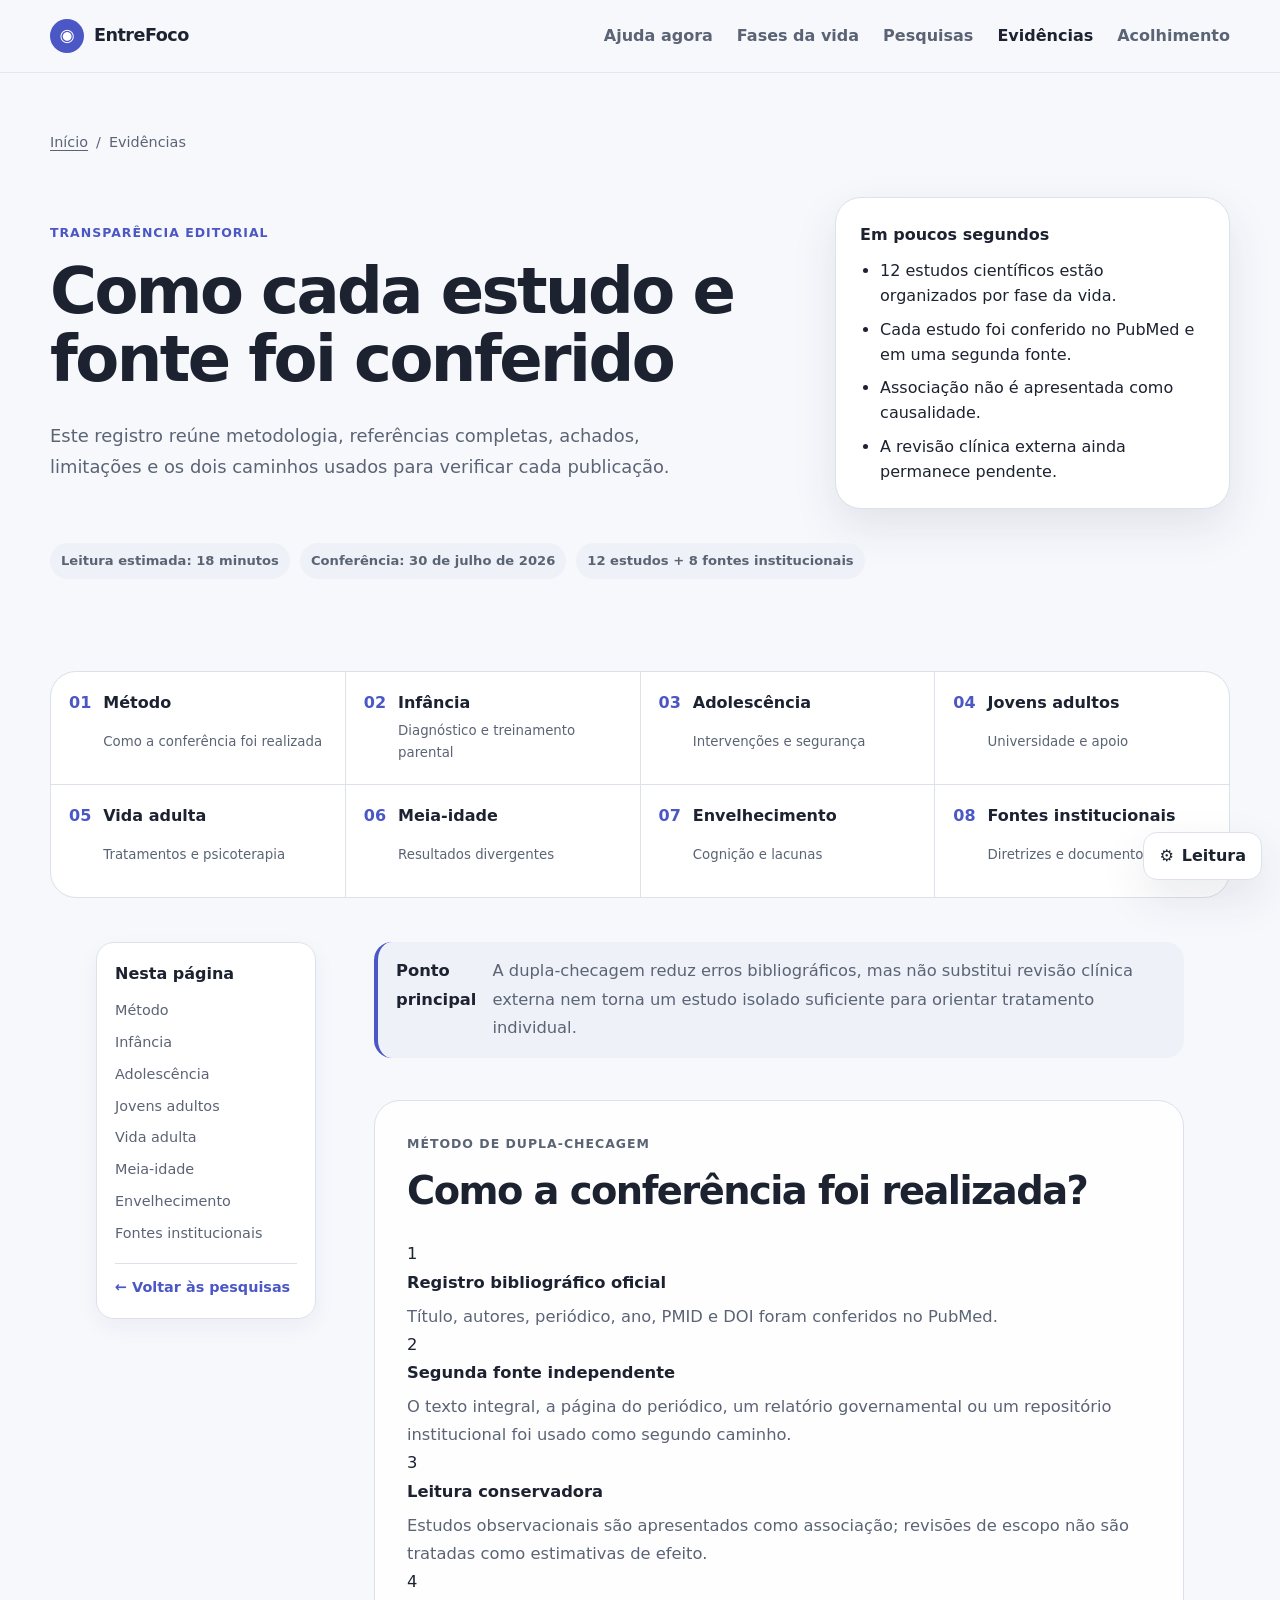
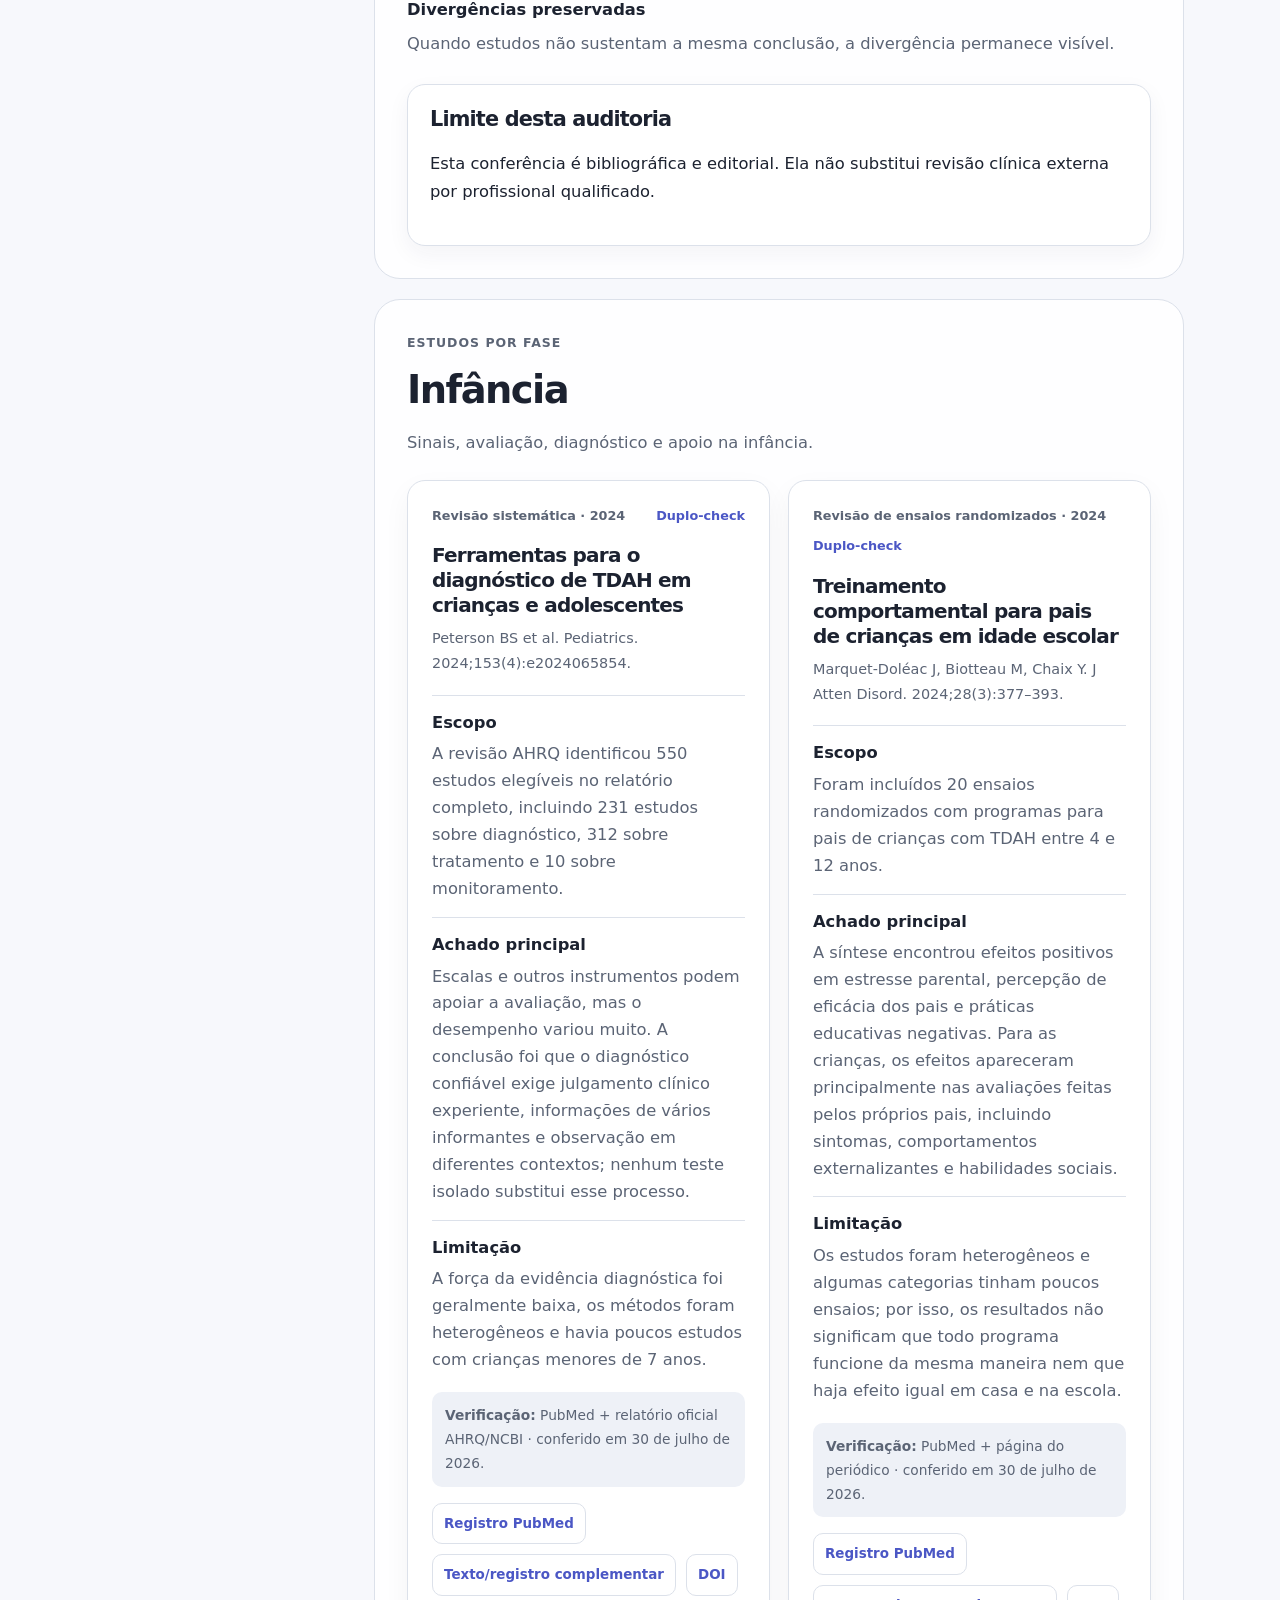
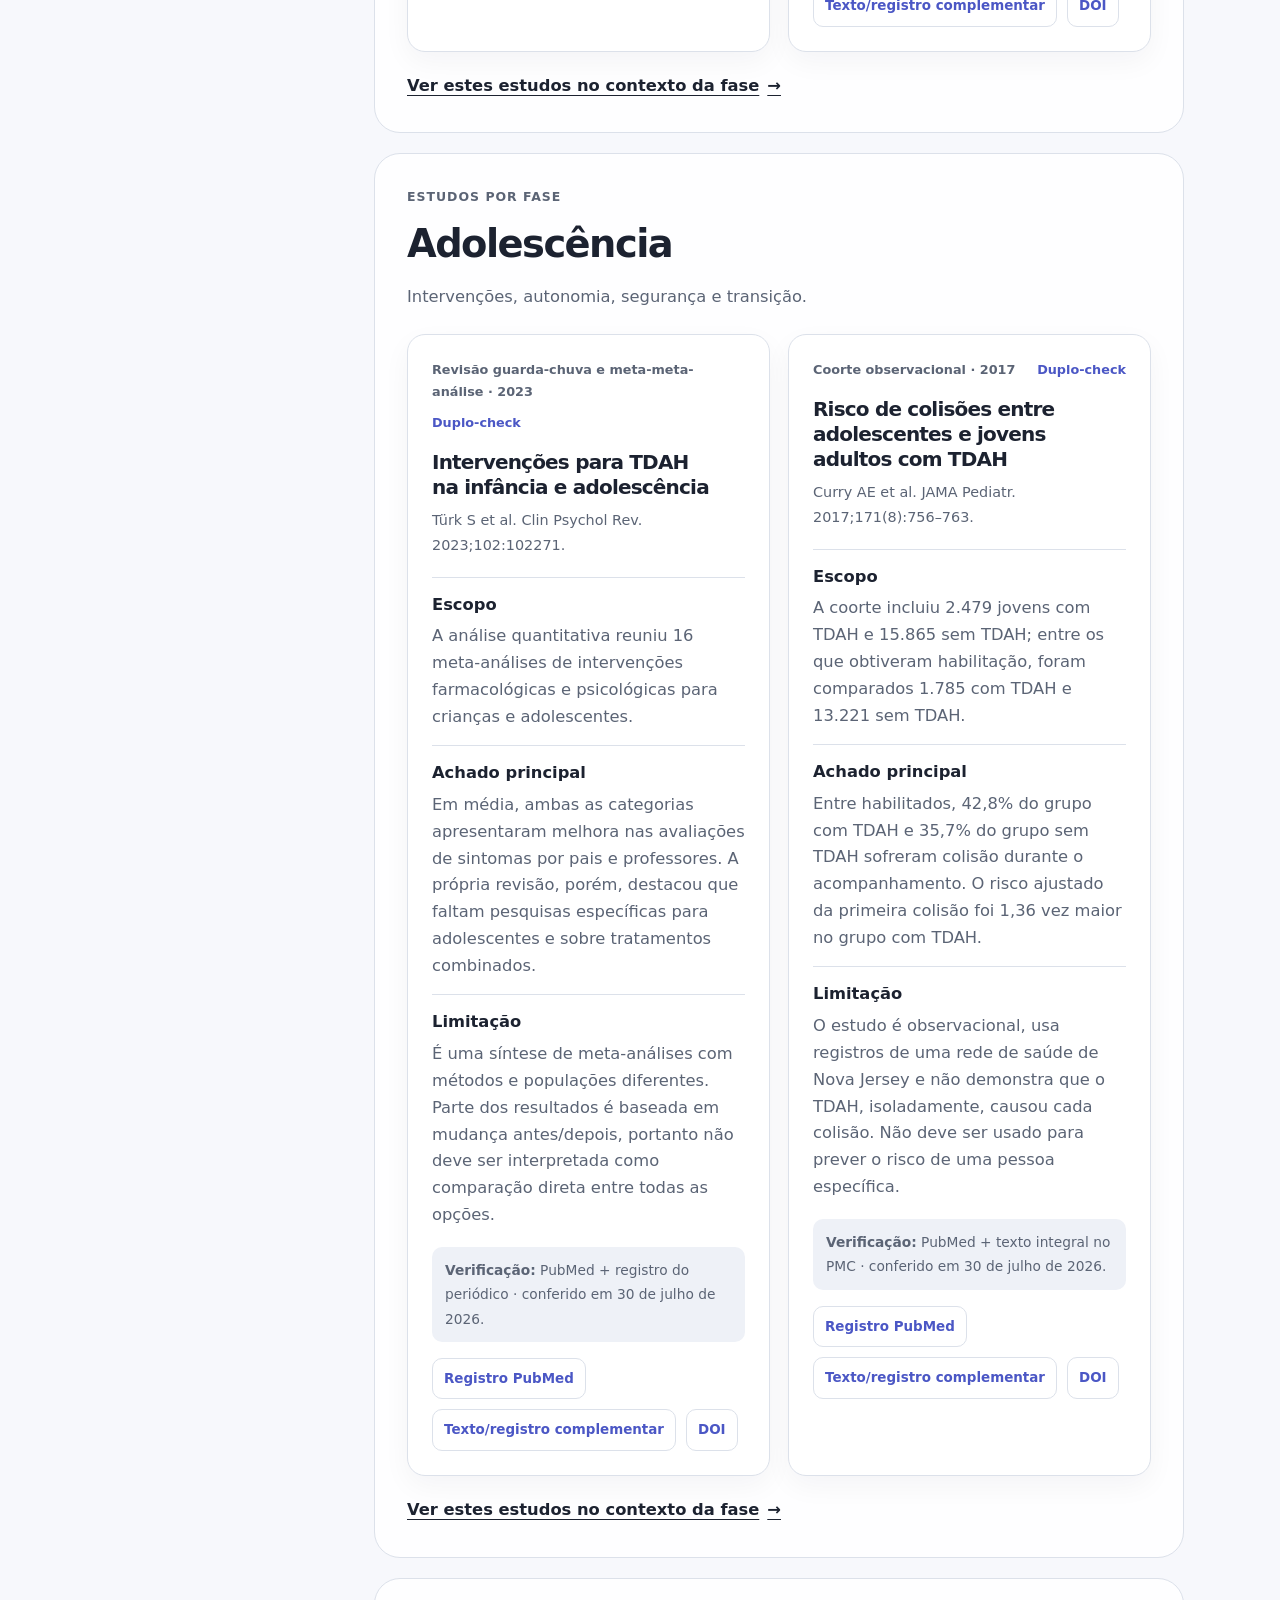
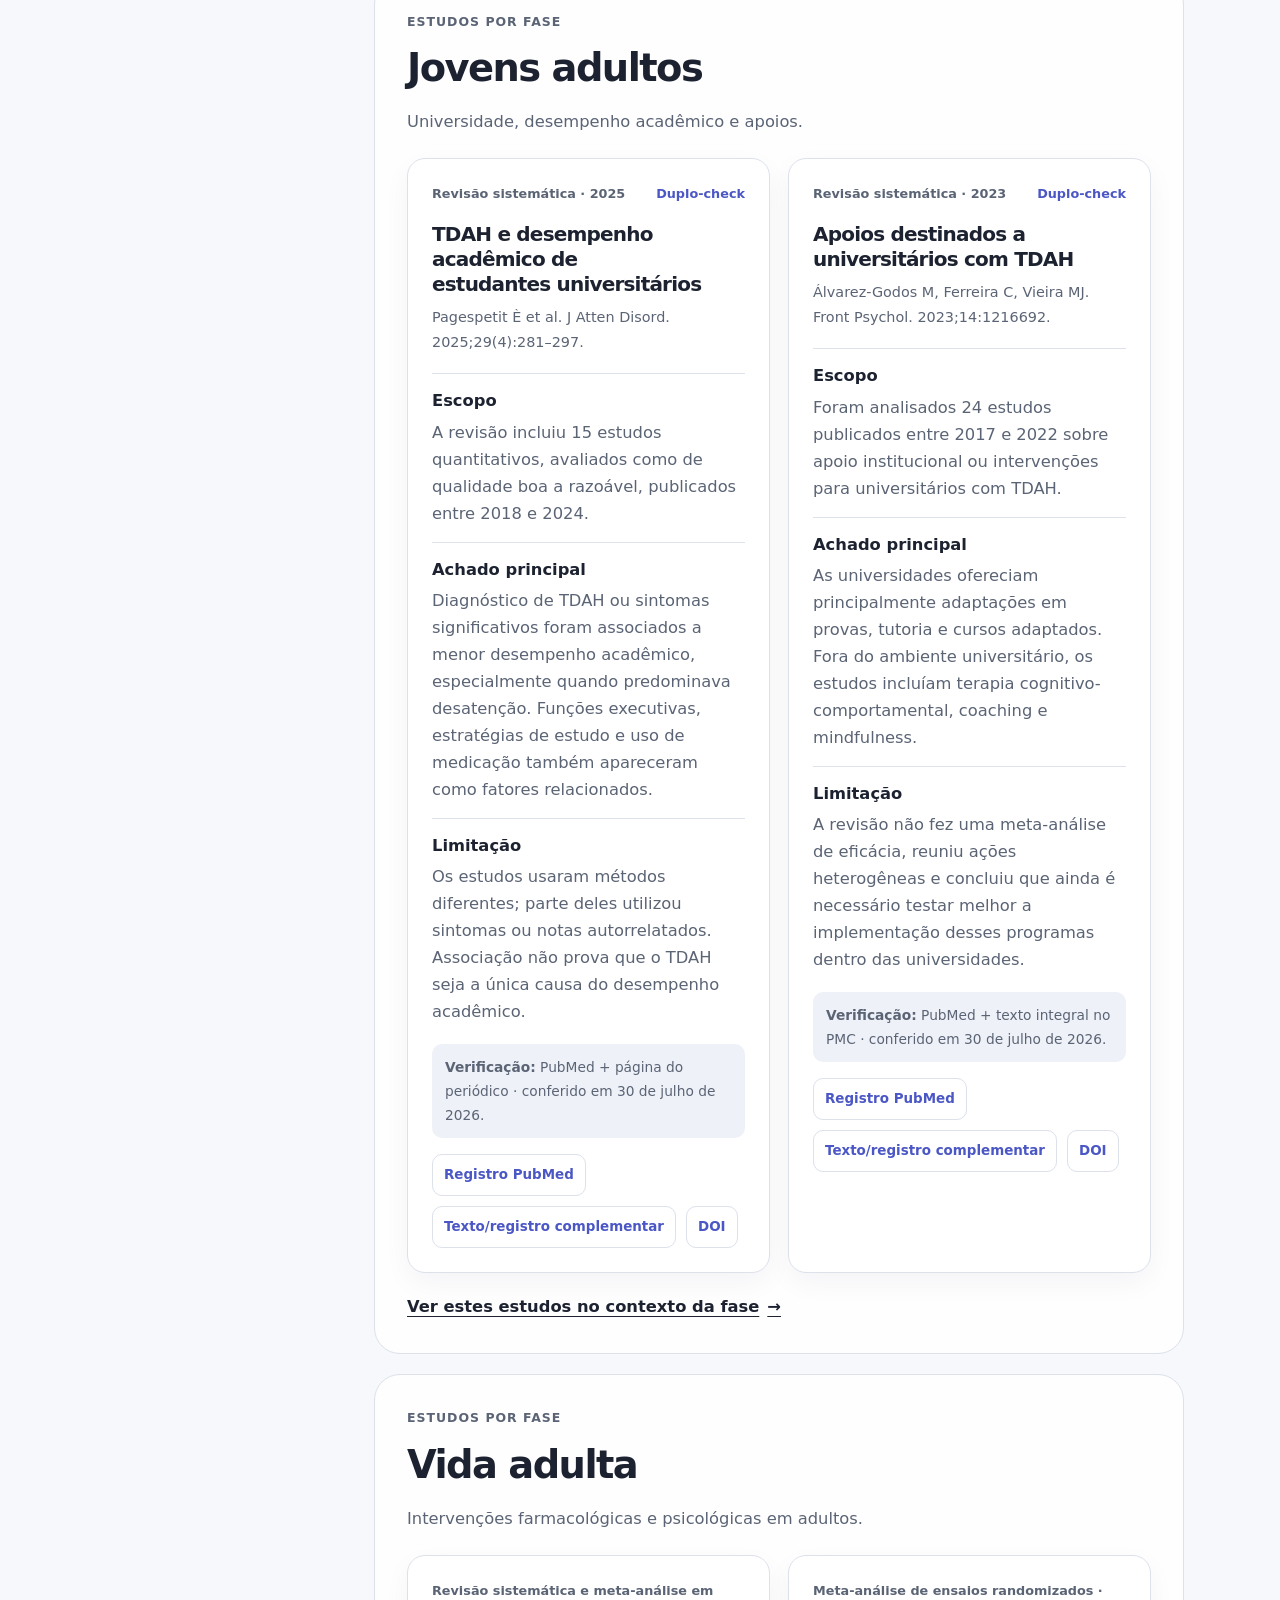
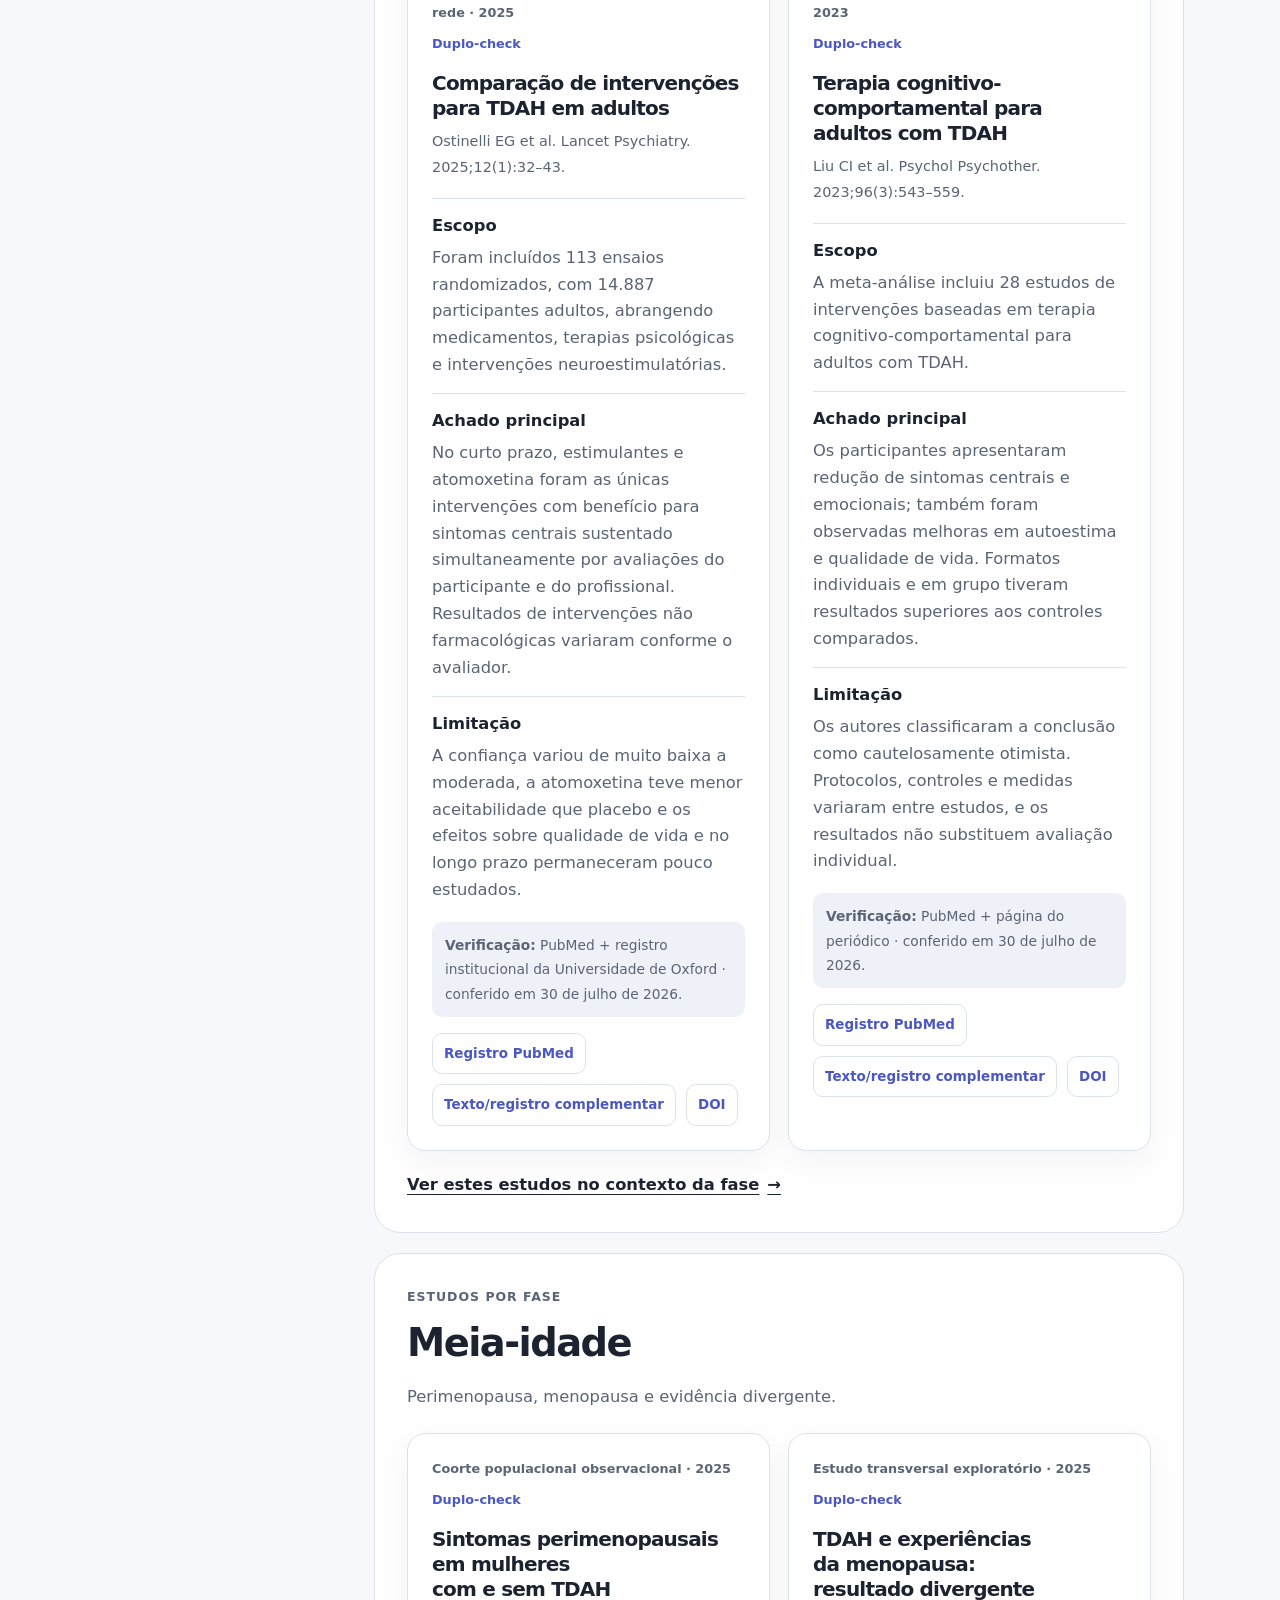
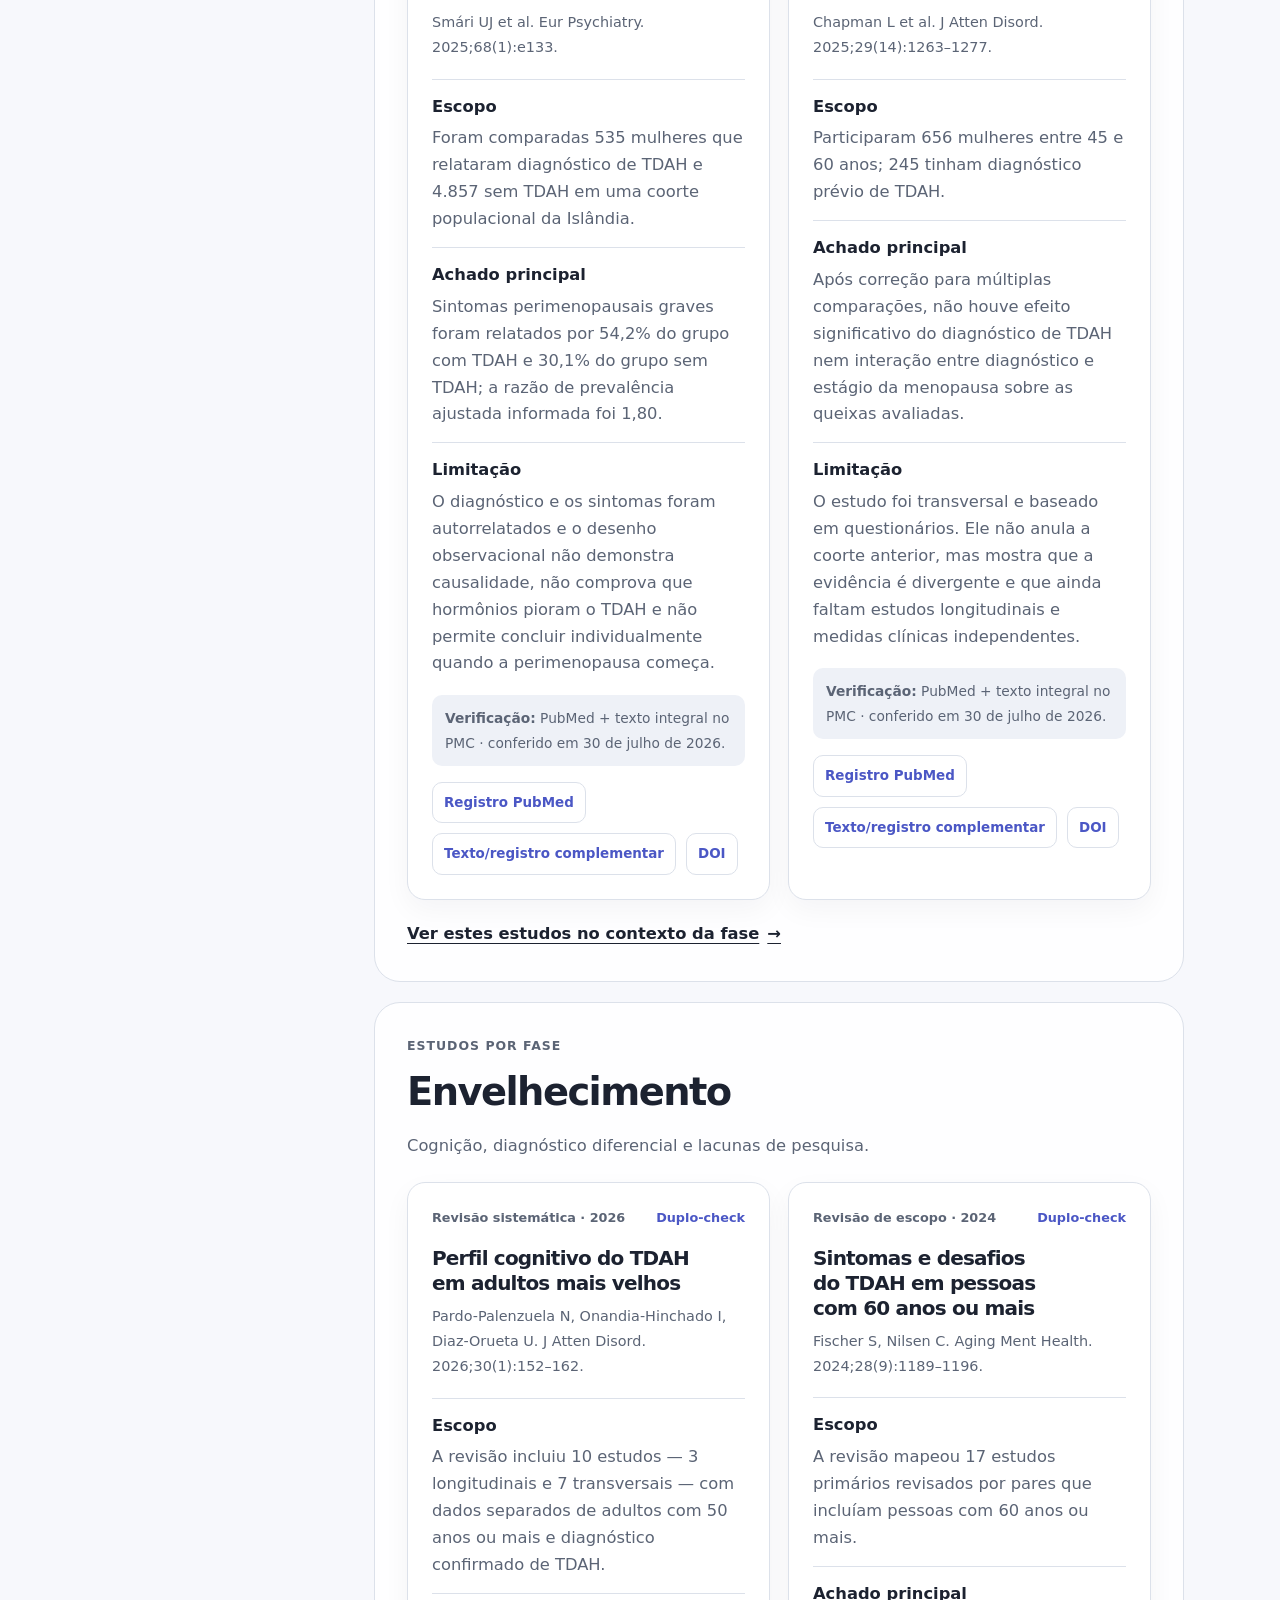
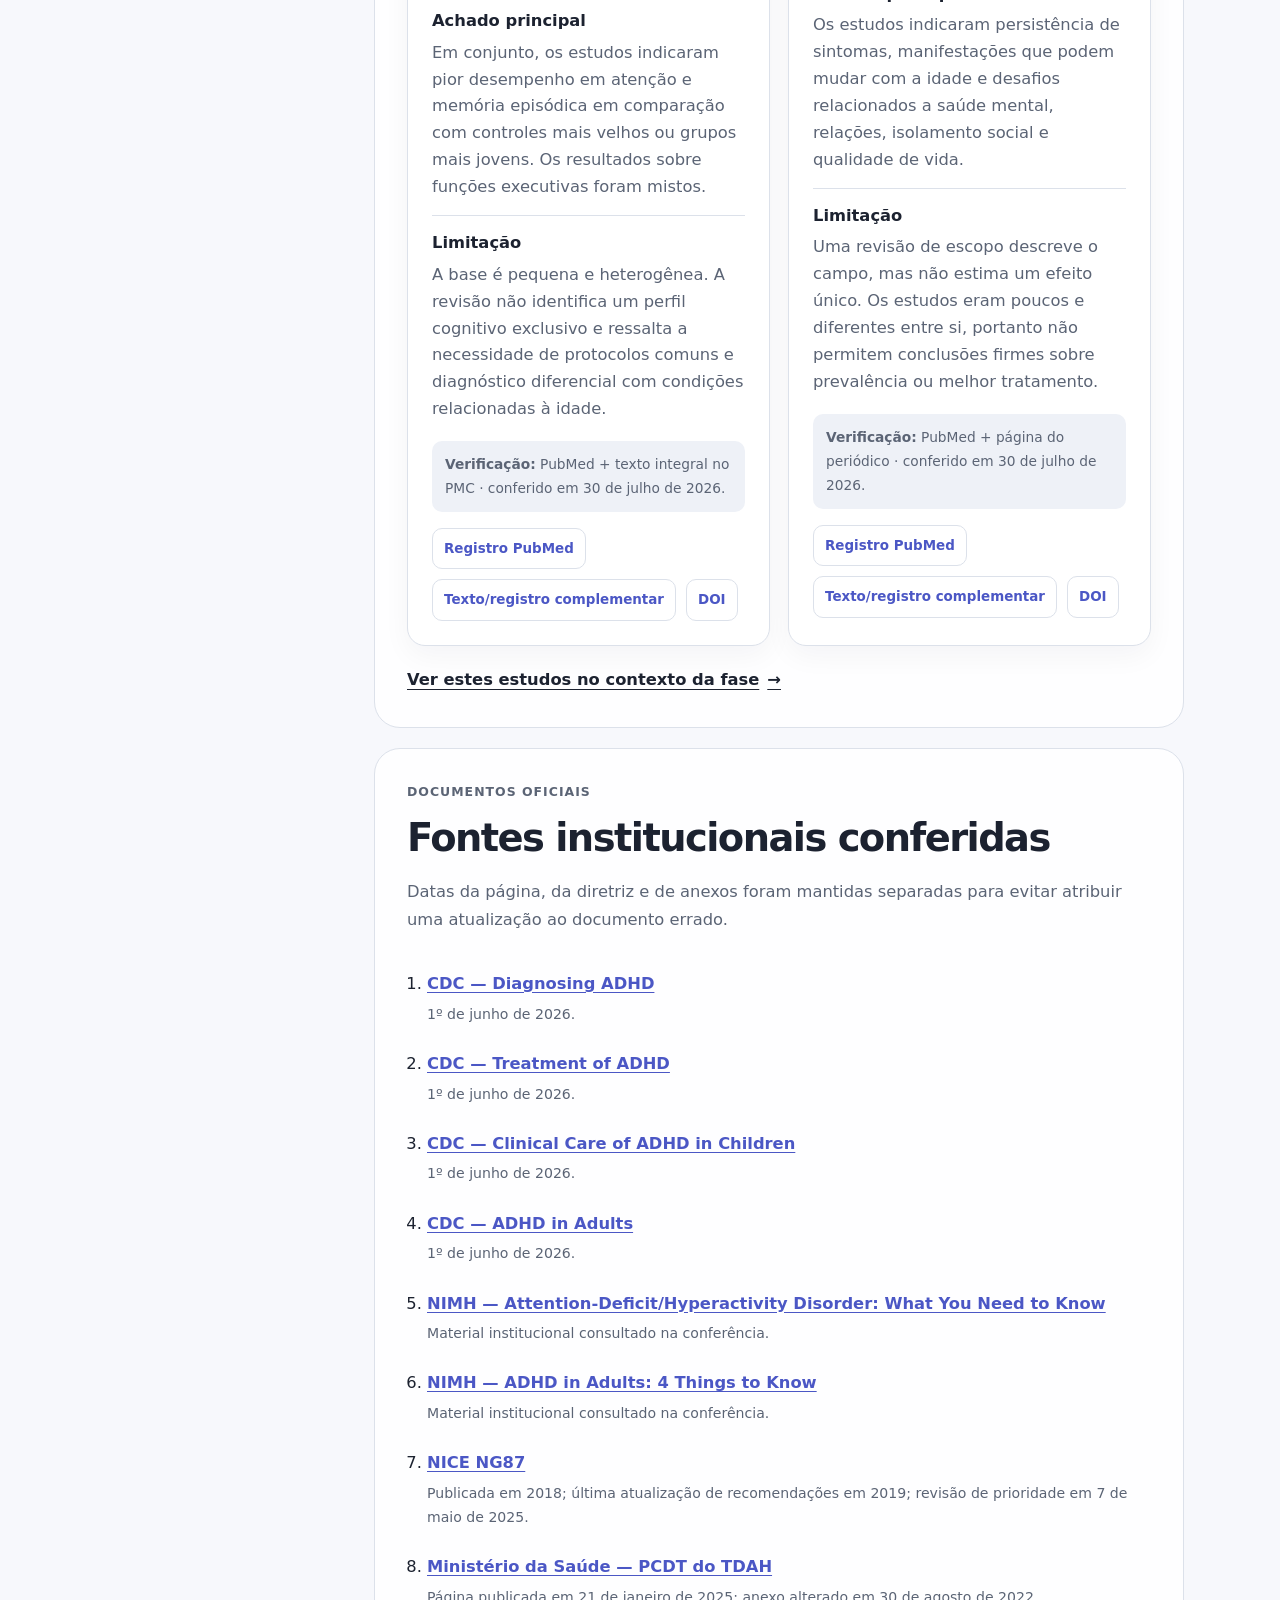
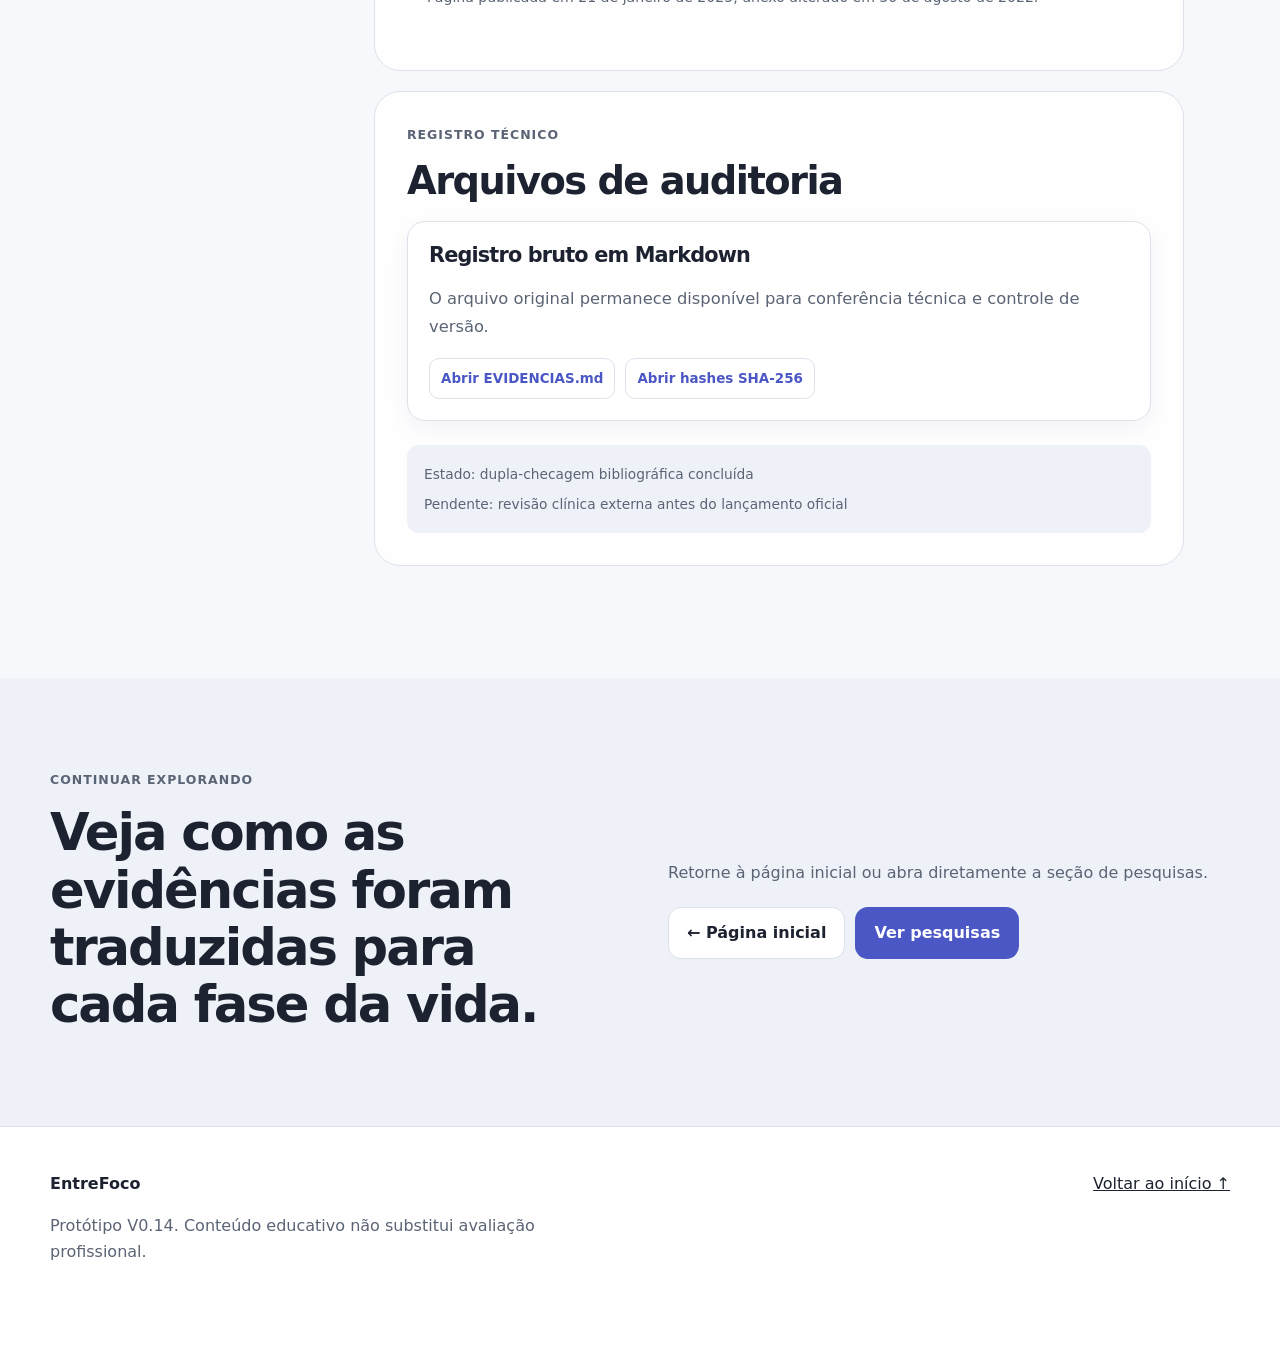
==== commit 0b1cfd38: "Add files via upload feat: adiciona leitura em voz alta e auditoria de acessibilidade" ====
--- a/evidencias.html
+++ b/evidencias.html
@@ -1,12 +1,12 @@
 <!DOCTYPE html>
-<html lang="pt-BR" data-version="0.13">
+<html lang="pt-BR" data-version="0.14">
 <head>
   <meta charset="utf-8">
   <meta name="viewport" content="width=device-width, initial-scale=1.0">
   <meta name="description" content="Metodologia, referências completas, limitações e registro de dupla-checagem dos estudos usados pelo EntreFoco.">
   <meta name="theme-color" content="#f7f8fc">
   <title>Registro de evidências — EntreFoco</title>
-  <link rel="stylesheet" href="styles.css?v=0.13">
+  <link rel="stylesheet" href="styles.css?v=0.14">
 </head>
 <body class="article-page evidence-page">
   <div id="topo" tabindex="-1" aria-label="Início da página"></div>
@@ -35,6 +35,27 @@
       <div class="tools-heading"><strong>Ferramentas de leitura</strong><button class="panel-close" type="button" id="closeReadingTools" aria-label="Fechar ferramentas de leitura">×</button></div>
       <button type="button" id="focusToggle" aria-pressed="false">Modo foco</button>
       <p class="tool-hint" id="focusHint">Destaca o registro e reduz os elementos ao redor.</p>
+
+<div class="speech-tools" id="speechTools">
+  <strong class="speech-tools-title">Leitura em voz alta</strong>
+  <div class="speech-actions" role="group" aria-label="Controles de leitura em voz alta">
+    <button type="button" id="speechStart">Ouvir esta página</button>
+    <button type="button" id="speechPause" aria-pressed="false" disabled>Pausar</button>
+    <button type="button" id="speechStop" disabled>Parar</button>
+  </div>
+  <div class="speech-rate-row">
+    <label for="speechRate">Velocidade</label>
+    <select id="speechRate" aria-describedby="speechVoiceStatus">
+      <option value="0.75">0,75×</option>
+      <option value="1" selected>1×</option>
+      <option value="1.25">1,25×</option>
+      <option value="1.5">1,5×</option>
+    </select>
+  </div>
+  <p class="tool-hint" id="speechVoiceStatus">A voz em português será selecionada automaticamente.</p>
+  <p class="speech-status" id="speechStatus" role="status" aria-live="polite">Leitura parada.</p>
+  <p class="tool-hint">Este apoio não substitui NVDA, VoiceOver, TalkBack ou outro leitor de tela.</p>
+</div>
       <div class="tool-group" role="group" aria-label="Tamanho do texto"><button type="button" id="fontDecrease" aria-label="Diminuir tamanho do texto">A−</button><output id="fontScaleStatus" aria-live="polite">100%</output><button type="button" id="fontIncrease" aria-label="Aumentar tamanho do texto">A+</button></div>
       <button type="button" id="themeToggle" aria-pressed="false">Tema escuro</button>
       <button type="button" id="resetReading">Restaurar padrão</button>
@@ -336,8 +357,8 @@
     <section class="stage-next section-shell section-muted" data-focus-dim aria-labelledby="nextTitle"><div class="container stage-next-grid"><div><p class="eyebrow">Continuar explorando</p><h2 id="nextTitle">Veja como as evidências foram traduzidas para cada fase da vida.</h2></div><div><p>Retorne à página inicial ou abra diretamente a seção de pesquisas.</p><div class="stage-actions"><a class="button button-secondary" href="index.html">← Página inicial</a><a class="button button-primary" href="index.html#pesquisas">Ver pesquisas</a></div></div></div></section>
   </main>
 
-  <footer class="site-footer" data-focus-dim><div class="container footer-grid"><div><strong>EntreFoco</strong><p>Protótipo V0.13. Conteúdo educativo não substitui avaliação profissional.</p></div><a href="#topo">Voltar ao início ↑</a></div></footer>
+  <footer class="site-footer" data-focus-dim><div class="container footer-grid"><div><strong>EntreFoco</strong><p>Protótipo V0.14. Conteúdo educativo não substitui avaliação profissional.</p></div><a href="#topo">Voltar ao início ↑</a></div></footer>
   <div class="progress-bar" aria-hidden="true"><span id="readingProgress"></span></div>
-  <script src="app.js?v=0.13"></script>
+  <script src="app.js?v=0.14"></script>
 </body>
 </html>
--- a/styles.css
+++ b/styles.css
@@ -551,3 +551,51 @@
 @media (max-width: 1000px) { .evidence-jump-grid { grid-template-columns: repeat(2, 1fr); } }
 @media (max-width: 620px) { .evidence-registry-card { grid-template-columns: 1fr; } .evidence-registry-card .button { width: 100%; } .evidence-jump-grid { grid-template-columns: 1fr; } }
 @media print { .evidence-registry-card { box-shadow: none; } }
+
+
+/* V0.14 — leitura em voz alta */
+.speech-tools {
+  margin: 14px 0 10px;
+  padding: 14px 0;
+  border-top: 1px solid var(--border);
+  border-bottom: 1px solid var(--border);
+}
+.speech-tools-title { display: block; margin-bottom: 9px; }
+.speech-actions { display: grid; grid-template-columns: 1.45fr 1fr 1fr; gap: 7px; }
+.speech-actions button {
+  min-height: 42px;
+  padding: 9px 8px;
+  color: var(--text);
+  background: var(--surface-soft);
+  border: 1px solid var(--border);
+  border-radius: 11px;
+  font-weight: 750;
+}
+.speech-actions button:first-child { color: #fff; background: var(--primary); border-color: var(--primary); }
+.speech-actions button:first-child:hover,
+.speech-actions button:first-child:focus-visible { background: var(--primary-strong); }
+.speech-actions button:disabled { cursor: not-allowed; opacity: .5; }
+.speech-rate-row { display: grid; grid-template-columns: 1fr auto; align-items: center; gap: 10px; margin-top: 10px; }
+.speech-rate-row label { font-size: .9rem; font-weight: 750; }
+.speech-rate-row select {
+  min-height: 40px;
+  padding: 7px 30px 7px 10px;
+  color: var(--text);
+  background: var(--surface-soft);
+  border: 1px solid var(--border);
+  border-radius: 10px;
+  font: inherit;
+  font-weight: 750;
+}
+.speech-status { min-height: 1.5em; margin: 9px 0 0; color: var(--text); font-size: .84rem; font-weight: 750; }
+[data-speech-active="true"] {
+  border-radius: 5px;
+  outline: 3px solid color-mix(in srgb, var(--primary) 40%, transparent);
+  outline-offset: 4px;
+  background: color-mix(in srgb, var(--surface) 72%, var(--primary) 28%);
+}
+@media (max-width: 380px) {
+  .speech-actions { grid-template-columns: 1fr 1fr; }
+  .speech-actions button:first-child { grid-column: 1 / -1; }
+}
+@media print { .speech-tools { display: none !important; } }
